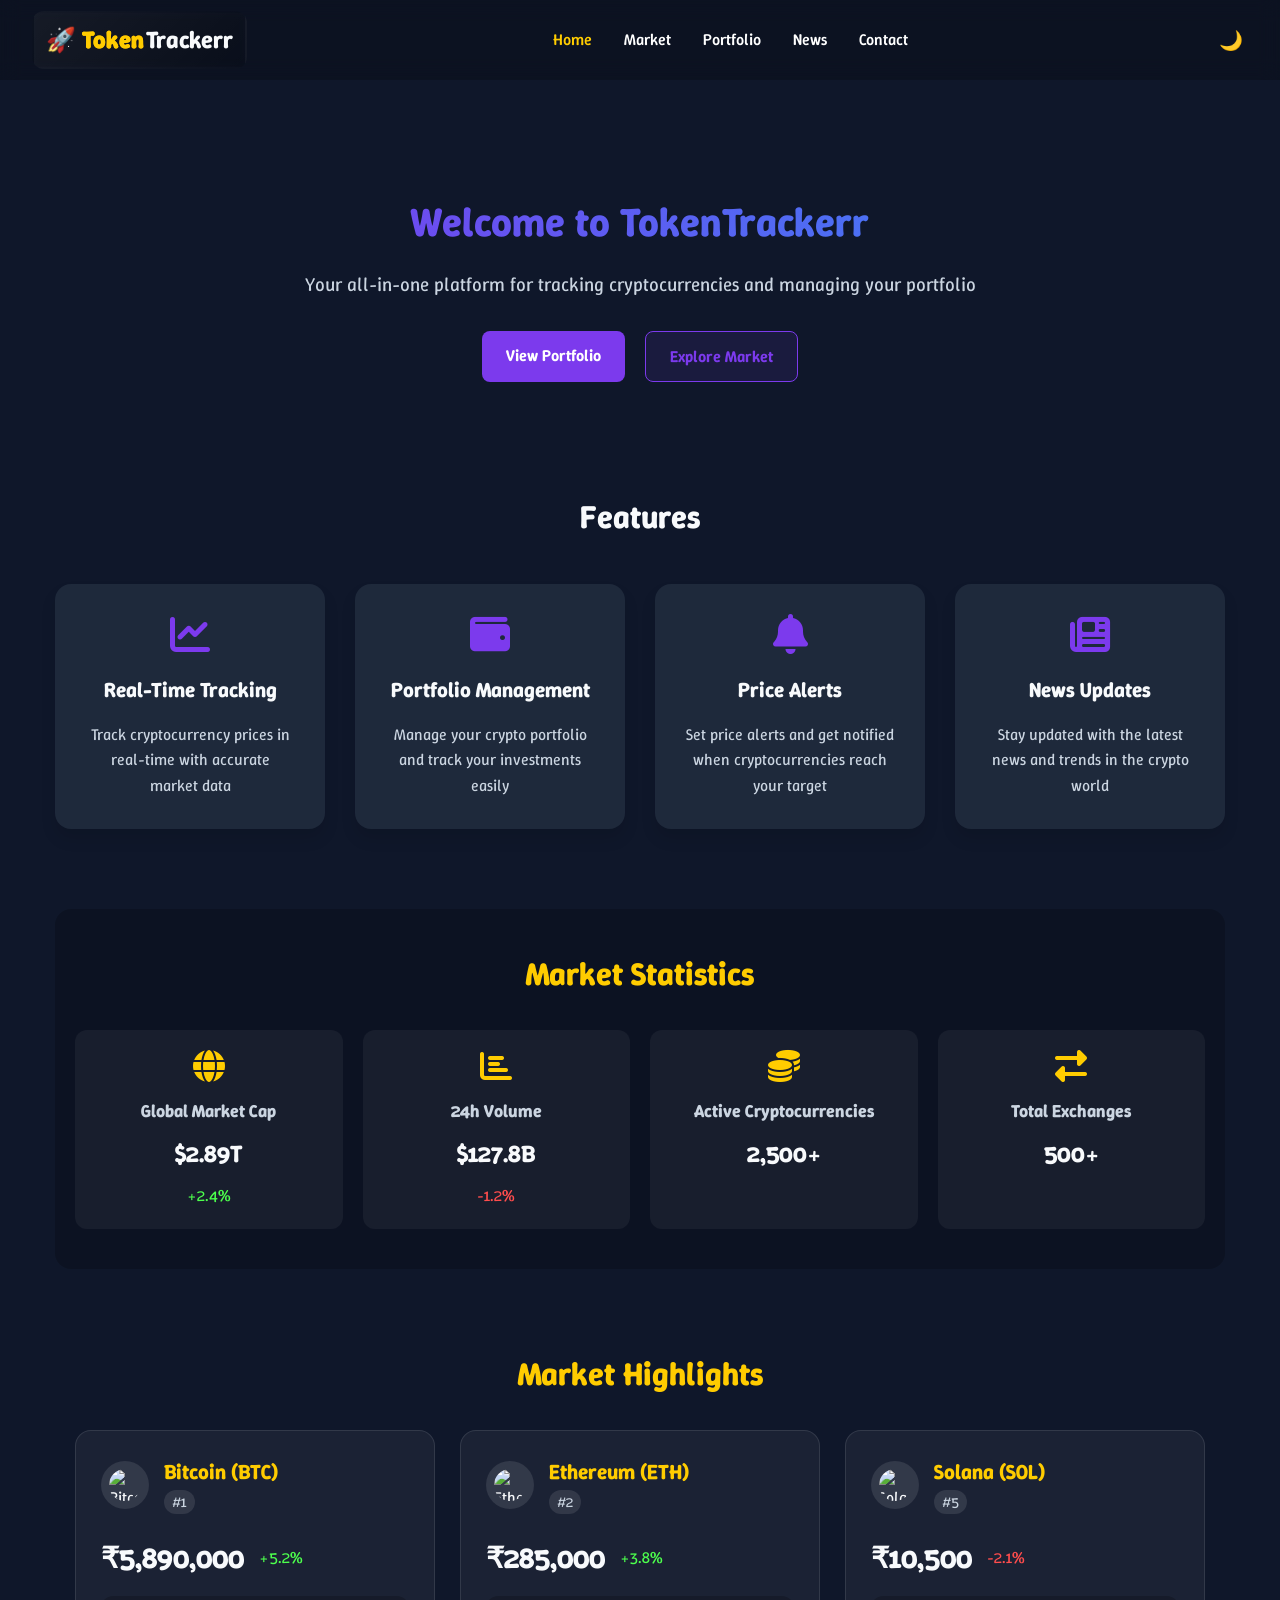
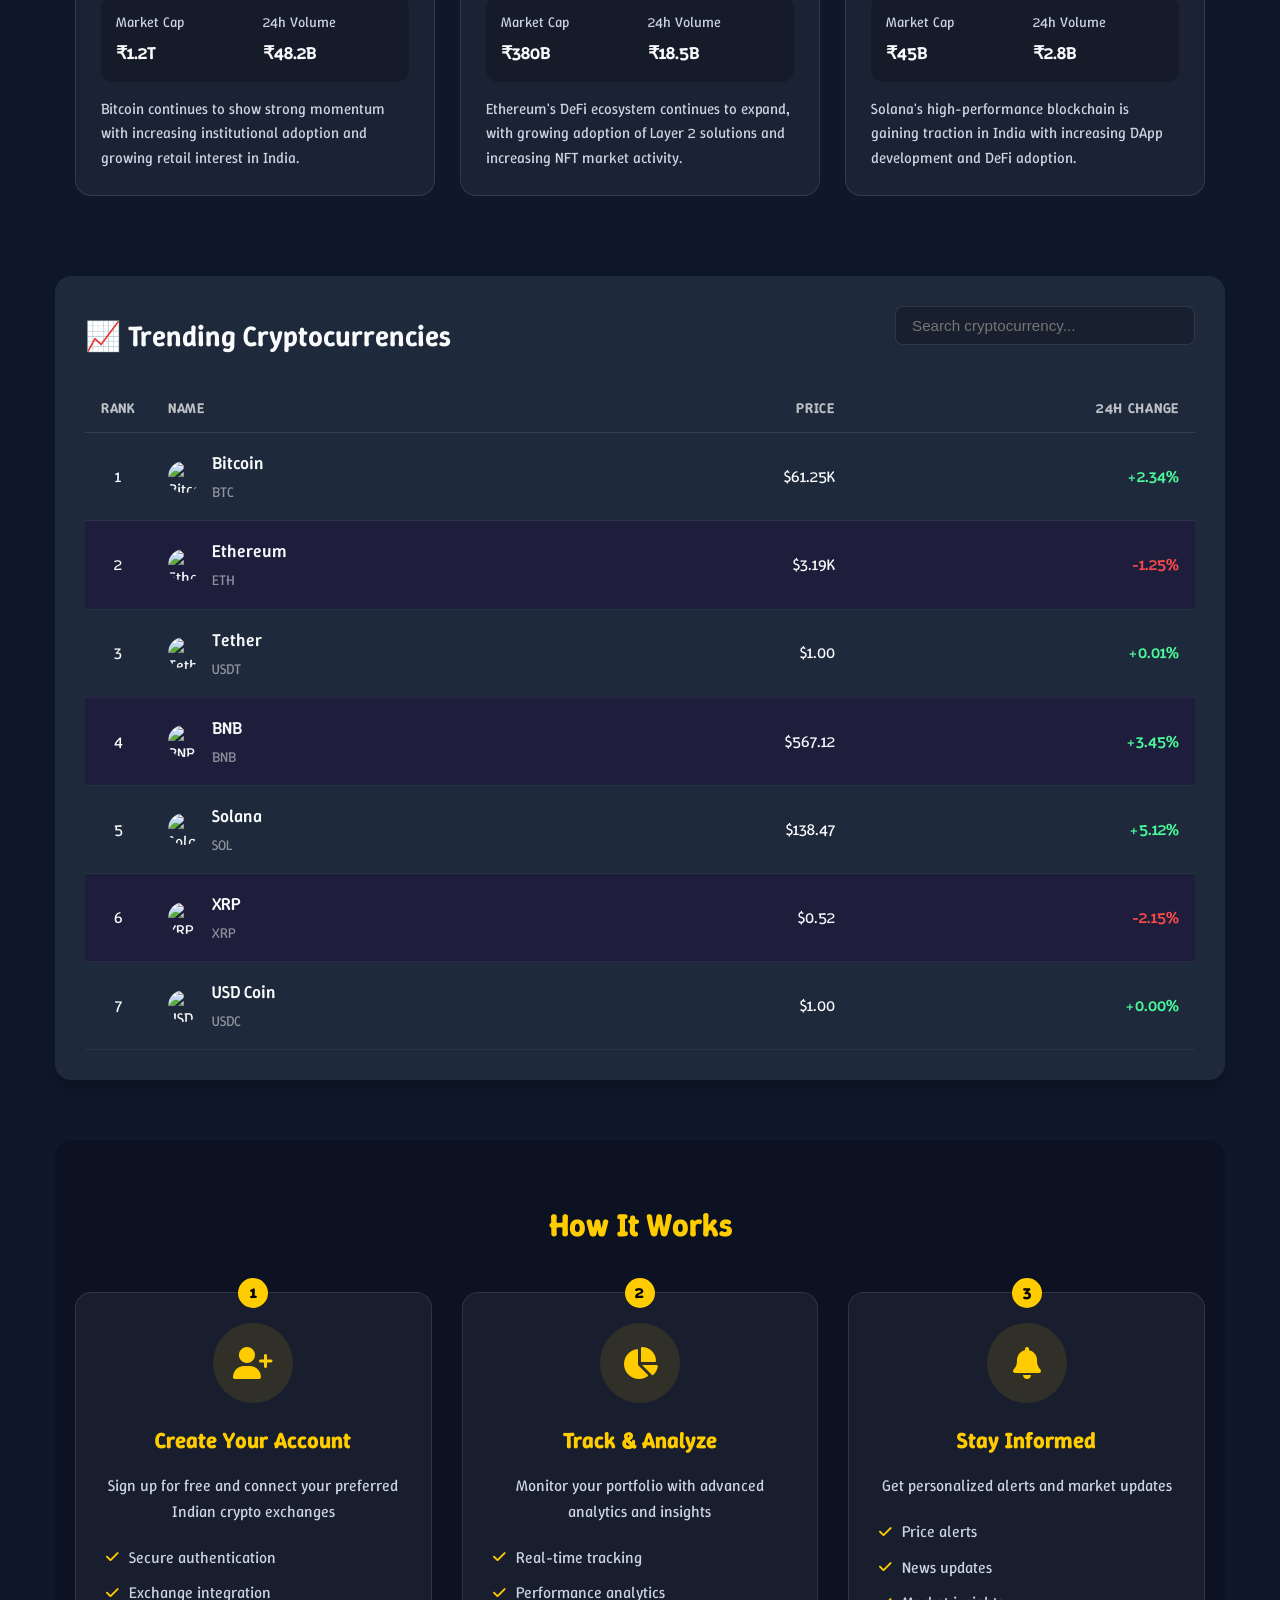
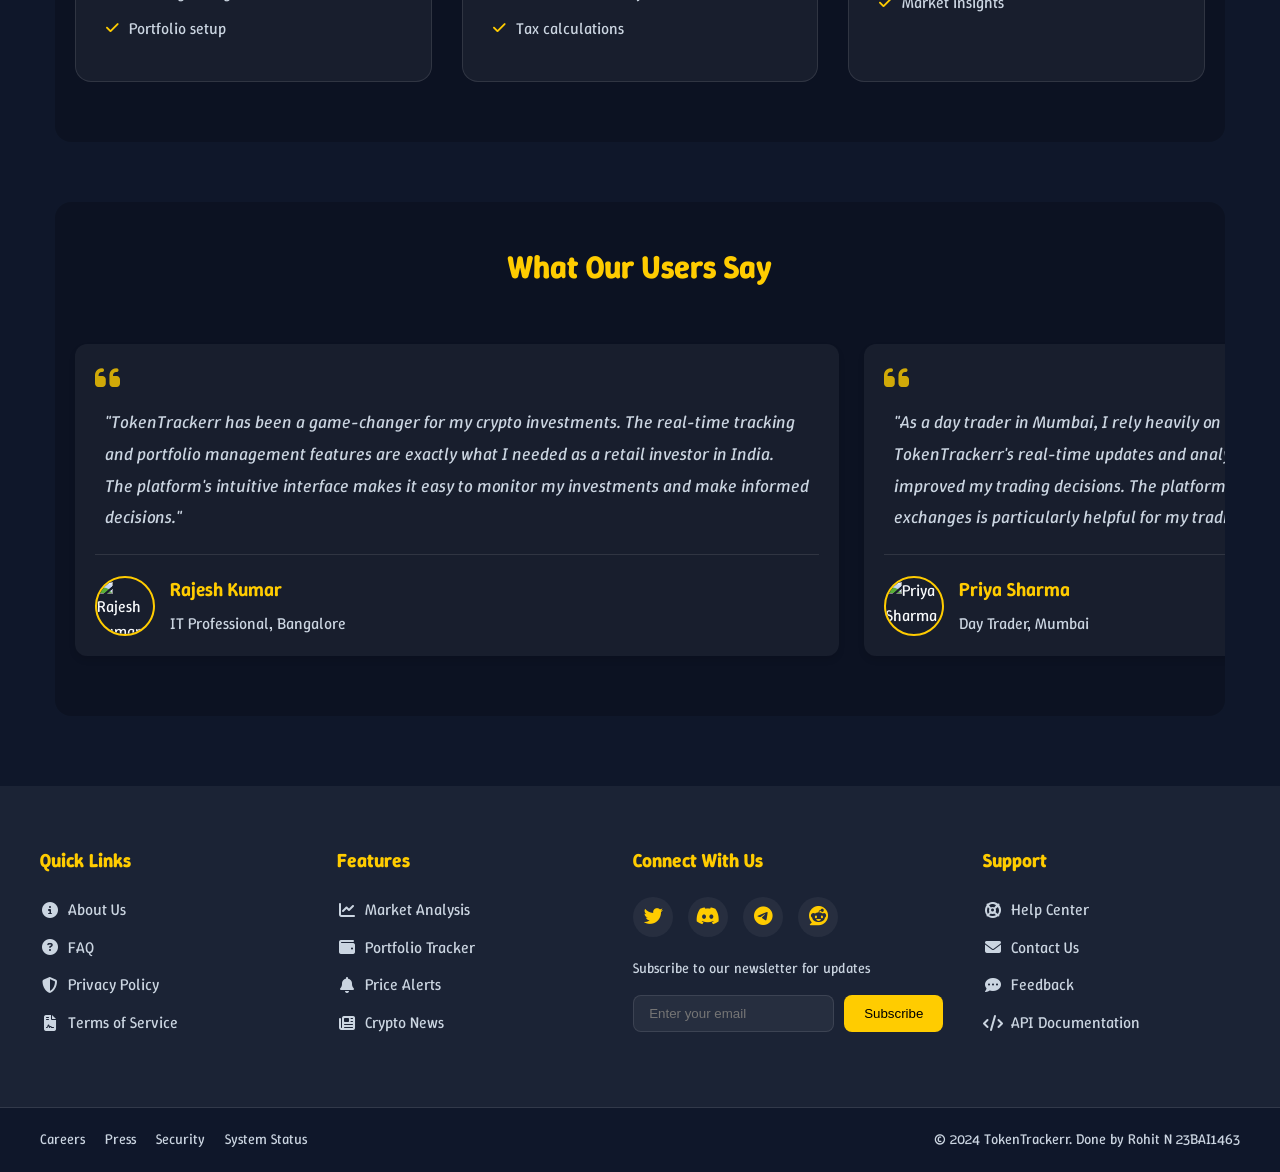
==== index.html @ 532678b1 "first commit" ====
<!DOCTYPE html>
<html lang="en">
<head>
  <meta charset="UTF-8">
  <meta name="viewport" content="width=device-width, initial-scale=1.0">
  <title>TokenTrackerr</title>
  <link rel="preconnect" href="https://fonts.googleapis.com">
  <link rel="preconnect" href="https://fonts.gstatic.com" crossorigin>
  <link href="https://fonts.googleapis.com/css2?family=Winky+Sans:ital,wght@0,300..900;1,300..900&display=swap" rel="stylesheet">
  <link rel="stylesheet" href="styles.css">
  <link rel="stylesheet" href="https://cdnjs.cloudflare.com/ajax/libs/font-awesome/6.4.0/css/all.min.css">
  <script defer src="shared.js"></script>
  <script defer src="script.js"></script>
  <script defer src="trending.js"></script>
</head>
<body>
  <!-- Navbar -->
  <header class="navbar">
    <div class="logo"><span class="rocket-icon">🚀</span> <span class="token-text">Token</span><span class="tracker-text">Trackerr</span></div>
    <nav>
      <ul>
        <li><a href="index.html" class="active">Home</a></li>
        <li><a href="market.html">Market</a></li>
        <li><a href="portfolio.html">Portfolio</a></li>
        <li><a href="news.html">News</a></li>
        <li><a href="contact.html">Contact</a></li>
      </ul>
    </nav>
    <div class="user-controls">
      <button id="darkModeToggle">🌙</button>
    </div>
  </header>

  <!-- Main content area -->
  <main class="main-content">
    <div class="container">
      <!-- Welcome message -->
      <div class="welcome-section">
        <h1>Welcome to TokenTrackerr</h1>
        <p>Your all-in-one platform for tracking cryptocurrencies and managing your portfolio</p>
        <div class="welcome-buttons">
          <a href="portfolio.html" class="btn primary-btn">View Portfolio</a>
          <a href="market.html" class="btn secondary-btn">Explore Market</a>
        </div>
      </div>
      
      <!-- Features section -->
      <div class="features-section">
        <h2>Features</h2>
        <div class="features-grid">
          <div class="feature-card">
            <i class="fas fa-chart-line"></i>
            <h3>Real-Time Tracking</h3>
            <p>Track cryptocurrency prices in real-time with accurate market data</p>
          </div>
          <div class="feature-card">
            <i class="fas fa-wallet"></i>
            <h3>Portfolio Management</h3>
            <p>Manage your crypto portfolio and track your investments easily</p>
          </div>
          <div class="feature-card">
            <i class="fas fa-bell"></i>
            <h3>Price Alerts</h3>
            <p>Set price alerts and get notified when cryptocurrencies reach your target</p>
          </div>
          <div class="feature-card">
            <i class="fas fa-newspaper"></i>
            <h3>News Updates</h3>
            <p>Stay updated with the latest news and trends in the crypto world</p>
          </div>
        </div>
      </div>
      
      <!-- Market Statistics Section -->
      <div class="market-stats-section">
        <h2>Market Statistics</h2>
        <div class="stats-grid">
          <div class="stat-card">
            <i class="fas fa-globe"></i>
            <h3>Global Market Cap</h3>
            <p id="globalMarketCap">$2.89T</p>
            <span class="change up">+2.4%</span>
          </div>
          <div class="stat-card">
            <i class="fas fa-chart-bar"></i>
            <h3>24h Volume</h3>
            <p id="globalVolume">$127.8B</p>
            <span class="change down">-1.2%</span>
          </div>
          <div class="stat-card">
            <i class="fas fa-coins"></i>
            <h3>Active Cryptocurrencies</h3>
            <p>2,500+</p>
          </div>
          <div class="stat-card">
            <i class="fas fa-exchange-alt"></i>
            <h3>Total Exchanges</h3>
            <p>500+</p>
          </div>
        </div>
      </div>

      <!-- Market Highlights Section -->
      <div class="market-highlights">
        <h2>Market Highlights</h2>
        <div class="highlights-grid">
          <div class="highlight-card">
            <div class="highlight-header">
              <img src="https://cryptologos.cc/logos/bitcoin-btc-logo.png" alt="Bitcoin" class="crypto-icon">
              <div class="crypto-info">
                <h3>Bitcoin (BTC)</h3>
                <span class="rank">#1</span>
              </div>
            </div>
            <div class="highlight-content">
              <div class="price-info">
                <p class="price">₹5,890,000</p>
                <span class="change up">+5.2%</span>
              </div>
              <div class="market-stats">
                <div class="stat">
                  <span class="label">Market Cap</span>
                  <span class="value">₹1.2T</span>
                </div>
                <div class="stat">
                  <span class="label">24h Volume</span>
                  <span class="value">₹48.2B</span>
                </div>
              </div>
              <p class="description">Bitcoin continues to show strong momentum with increasing institutional adoption and growing retail interest in India.</p>
            </div>
          </div>
          <div class="highlight-card">
            <div class="highlight-header">
              <img src="https://cryptologos.cc/logos/ethereum-eth-logo.png" alt="Ethereum" class="crypto-icon">
              <div class="crypto-info">
                <h3>Ethereum (ETH)</h3>
                <span class="rank">#2</span>
              </div>
            </div>
            <div class="highlight-content">
              <div class="price-info">
                <p class="price">₹285,000</p>
                <span class="change up">+3.8%</span>
              </div>
              <div class="market-stats">
                <div class="stat">
                  <span class="label">Market Cap</span>
                  <span class="value">₹380B</span>
                </div>
                <div class="stat">
                  <span class="label">24h Volume</span>
                  <span class="value">₹18.5B</span>
                </div>
              </div>
              <p class="description">Ethereum's DeFi ecosystem continues to expand, with growing adoption of Layer 2 solutions and increasing NFT market activity.</p>
            </div>
          </div>
          <div class="highlight-card">
            <div class="highlight-header">
              <img src="https://cryptologos.cc/logos/solana-sol-logo.png" alt="Solana" class="crypto-icon">
              <div class="crypto-info">
                <h3>Solana (SOL)</h3>
                <span class="rank">#5</span>
              </div>
            </div>
            <div class="highlight-content">
              <div class="price-info">
                <p class="price">₹10,500</p>
                <span class="change down">-2.1%</span>
              </div>
              <div class="market-stats">
                <div class="stat">
                  <span class="label">Market Cap</span>
                  <span class="value">₹45B</span>
                </div>
                <div class="stat">
                  <span class="label">24h Volume</span>
                  <span class="value">₹2.8B</span>
                </div>
              </div>
              <p class="description">Solana's high-performance blockchain is gaining traction in India with increasing DApp development and DeFi adoption.</p>
            </div>
          </div>
        </div>
      </div>
      
      <!-- Trending Cryptocurrencies section -->
      <div id="trending-section" class="trending-section">
        <!-- This section will be populated by trending.js -->
      </div>

      <!-- How It Works Section -->
      <section id="how-it-works" class="how-it-works">
        <h2>How It Works</h2>
        <div class="steps">
          <div class="step">
            <div class="step-icon">
              <i class="fas fa-user-plus"></i>
            </div>
            <div class="step-number">1</div>
            <h3>Create Your Account</h3>
            <p>Sign up for free and connect your preferred Indian crypto exchanges</p>
            <ul class="step-features">
              <li><i class="fas fa-check"></i> Secure authentication</li>
              <li><i class="fas fa-check"></i> Exchange integration</li>
              <li><i class="fas fa-check"></i> Portfolio setup</li>
            </ul>
          </div>
          <div class="step">
            <div class="step-icon">
              <i class="fas fa-chart-pie"></i>
            </div>
            <div class="step-number">2</div>
            <h3>Track & Analyze</h3>
            <p>Monitor your portfolio with advanced analytics and insights</p>
            <ul class="step-features">
              <li><i class="fas fa-check"></i> Real-time tracking</li>
              <li><i class="fas fa-check"></i> Performance analytics</li>
              <li><i class="fas fa-check"></i> Tax calculations</li>
            </ul>
          </div>
          <div class="step">
            <div class="step-icon">
              <i class="fas fa-bell"></i>
            </div>
            <div class="step-number">3</div>
            <h3>Stay Informed</h3>
            <p>Get personalized alerts and market updates</p>
            <ul class="step-features">
              <li><i class="fas fa-check"></i> Price alerts</li>
              <li><i class="fas fa-check"></i> News updates</li>
              <li><i class="fas fa-check"></i> Market insights</li>
            </ul>
          </div>
        </div>
      </section>

      <!-- Testimonials Section -->
      <div class="testimonials-section">
        <h2>What Our Users Say</h2>
        <div class="testimonials-container">
          <div class="testimonials-grid">
            <div class="testimonial-card">
              <div class="testimonial-content">
                <i class="fas fa-quote-left"></i>
                <p>"TokenTrackerr has been a game-changer for my crypto investments. The real-time tracking</p>
                <p>and portfolio management features are exactly what I needed as a retail investor in India.</p> 
                <p>The platform's intuitive interface makes it easy to monitor my investments and make informed</p>
                <p>decisions."</p>
              </div>
              <div class="testimonial-author">
                <img src="https://i.pravatar.cc/150?img=4" alt="Rajesh Kumar" class="author-avatar">
                <div class="author-info">
                  <h4>Rajesh Kumar</h4>
                  <p>IT Professional, Bangalore</p>
                </div>
              </div>
            </div>
            <div class="testimonial-card">
              <div class="testimonial-content">
                <i class="fas fa-quote-left"></i>
                <p>"As a day trader in Mumbai, I rely heavily on accurate market data.</p>
                <p>TokenTrackerr's real-time updates and analysis tools have significantly</p>
                <p>improved my trading decisions. The platform's integration with Indian</p>
                <p>exchanges is particularly helpful for my trading strategy."</p>
              </div>
              <div class="testimonial-author">
                <img src="https://i.pravatar.cc/150?img=5" alt="Priya Sharma" class="author-avatar">
                <div class="author-info">
                  <h4>Priya Sharma</h4>
                  <p>Day Trader, Mumbai</p>
                </div>
              </div>
            </div>
            <div class="testimonial-card">
              <div class="testimonial-content">
                <i class="fas fa-quote-left"></i>
                <p>"The portfolio tracking and tax calculation features are particularly</p>
                <p>useful for Indian crypto investors. It helps me stay compliant with</p>
                <p>regulations while managing my investments. The detailed analytics have</p>
                <p>helped me optimize my portfolio performance."</p>
              </div>
              <div class="testimonial-author">
                <img src="https://i.pravatar.cc/150?img=6" alt="Amit Patel" class="author-avatar">
                <div class="author-info">
                  <h4>Amit Patel</h4>
                  <p>Business Owner, Delhi</p>
                </div>
              </div>
            </div>
            <div class="testimonial-card">
              <div class="testimonial-content">
                <i class="fas fa-quote-left"></i>
                <p>"I started my crypto journey with TokenTrackerr, and it's been an</p>
                <p>excellent platform for learning and tracking. The educational resources</p>
                <p>and market insights are invaluable. The community features have helped</p>
                <p>me connect with other Indian crypto enthusiasts."</p>
              </div>
              <div class="testimonial-author">
                <img src="https://i.pravatar.cc/150?img=7" alt="Neha Reddy" class="author-avatar">
                <div class="author-info">
                  <h4>Neha Reddy</h4>
                  <p>Software Engineer, Hyderabad</p>
                </div>
              </div>
            </div>
            <div class="testimonial-card">
              <div class="testimonial-content">
                <i class="fas fa-quote-left"></i>
                <p>"The integration with Indian exchanges and support for INR pairs makes</p>
                <p>it the perfect platform for Indian crypto enthusiasts. The real-time price</p>
                <p>alerts and portfolio tracking features have helped me make better</p>
                <p>investment decisions."</p>
              </div>
              <div class="testimonial-author">
                <img src="https://i.pravatar.cc/150?img=8" alt="Arun Verma" class="author-avatar">
                <div class="author-info">
                  <h4>Arun Verma</h4>
                  <p>Financial Analyst, Chennai</p>
                </div>
              </div>
            </div>
            <div class="testimonial-card">
              <div class="testimonial-content">
                <i class="fas fa-quote-left"></i>
                <p>"TokenTrackerr's mobile app is fantastic for tracking my portfolio on</p>
                <p>the go. The instant notifications for price movements have saved me from</p>
                <p>potential losses. The platform's user-friendly interface makes it easy to</p>
                <p>manage my investments from anywhere."</p>
              </div>
              <div class="testimonial-author">
                <img src="https://i.pravatar.cc/150?img=9" alt="Meera Iyer" class="author-avatar">
                <div class="author-info">
                  <h4>Meera Iyer</h4>
                  <p>Investment Advisor, Pune</p>
                </div>
              </div>
            </div>
          </div>
        </div>
      </div>
    </div>
  </main>

  <!-- Footer -->
  <footer>
    <div class="footer-content">
      <div class="footer-section">
        <h3>Quick Links</h3>
        <ul>
          <li><a href="about.html"><i class="fas fa-info-circle"></i> About Us</a></li>
          <li><a href="faq.html"><i class="fas fa-question-circle"></i> FAQ</a></li>
          <li><a href="privacy.html"><i class="fas fa-shield-alt"></i> Privacy Policy</a></li>
          <li><a href="terms.html"><i class="fas fa-file-contract"></i> Terms of Service</a></li>
        </ul>
      </div>
      <div class="footer-section">
        <h3>Features</h3>
        <ul>
          <li><a href="market.html"><i class="fas fa-chart-line"></i> Market Analysis</a></li>
          <li><a href="portfolio.html"><i class="fas fa-wallet"></i> Portfolio Tracker</a></li>
          <li><a href="alerts.html"><i class="fas fa-bell"></i> Price Alerts</a></li>
          <li><a href="news.html"><i class="fas fa-newspaper"></i> Crypto News</a></li>
        </ul>
      </div>
      <div class="footer-section">
        <h3>Connect With Us</h3>
        <div class="social-links">
          <a href="#" title="Twitter"><i class="fab fa-twitter"></i></a>
          <a href="#" title="Discord"><i class="fab fa-discord"></i></a>
          <a href="#" title="Telegram"><i class="fab fa-telegram"></i></a>
          <a href="#" title="Reddit"><i class="fab fa-reddit"></i></a>
        </div>
        <div class="footer-newsletter">
          <p>Subscribe to our newsletter for updates</p>
          <form class="newsletter-form">
            <input type="email" placeholder="Enter your email">
            <button type="submit">Subscribe</button>
          </form>
        </div>
      </div>
      <div class="footer-section">
        <h3>Support</h3>
        <ul>
          <li><a href="help.html"><i class="fas fa-life-ring"></i> Help Center</a></li>
          <li><a href="contact.html"><i class="fas fa-envelope"></i> Contact Us</a></li>
          <li><a href="feedback.html"><i class="fas fa-comment-dots"></i> Feedback</a></li>
          <li><a href="api.html"><i class="fas fa-code"></i> API Documentation</a></li>
        </ul>
      </div>
    </div>
    <div class="footer-bottom">
      <div class="footer-links">
        <a href="careers.html">Careers</a>
        <a href="press.html">Press</a>
        <a href="security.html">Security</a>
        <a href="status.html">System Status</a>
      </div>
      <p>© 2024 TokenTrackerr. Done by Rohit N 23BAI1463</p>
    </div>
  </footer>
</body>
</html>
---- styles.css ----
:root {
    --bg-color: #0f172a;
    --card-bg: #1e293b;
    --text-color: #f8fafc;
    --text-secondary: #cbd5e1;
    --accent-color: #7c3aed;
    --accent-hover: #6d28d9;
    --up-color: #4afa9a;
    --down-color: #fa4a4a;
    --border-color: rgba(255, 255, 255, 0.1);
    --font-primary: 'Winky Sans', sans-serif;
}

body {
    font-family: var(--font-primary);
    margin: 0;
    padding: 0;
    background-color: var(--bg-color);
    color: var(--text-color);
    line-height: 1.6;
    min-height: 100vh;
    display: flex;
    flex-direction: column;
    padding-top: 80px; /* Add padding to account for fixed navbar */
}

/* Reset and Base */
* {
    margin: 0;
    padding: 0;
    box-sizing: border-box;
}

/* Navbar */
.navbar {
    background: rgba(0, 0, 0, 0.2);
    padding: 1rem 2rem;
    display: flex;
    justify-content: space-between;
    align-items: center;
    position: fixed;
    width: 100%;
    top: 0;
    z-index: 1000;
    backdrop-filter: blur(10px);
    height: 80px; /* Fixed height for consistency */
}

/* Logo Animation */
@keyframes logoGlow {
  0% { box-shadow: 0 0 0 rgba(255, 215, 0, 0); text-shadow: 0 0 0 rgba(255, 215, 0, 0); }
  50% { box-shadow: 0 0 20px rgba(255, 215, 0, 0.3); text-shadow: 0 0 10px rgba(255, 215, 0, 0.5); }
  100% { box-shadow: 0 0 0 rgba(255, 215, 0, 0); text-shadow: 0 0 0 rgba(255, 215, 0, 0); }
}

@keyframes rocketLaunch {
  0% { transform: translateY(0); }
  10% { transform: translateY(0); }
  20% { transform: translateY(-2px) rotate(-5deg); }
  30% { transform: translateY(-4px) rotate(5deg); }
  40% { transform: translateY(-5px) rotate(-3deg); }
  50% { transform: translateY(-6px) rotate(3deg); }
  100% { transform: translateY(-6px); }
}

@keyframes borderLight {
  0% { border-width: 2px; border-color: rgba(255, 215, 0, 0.1); }
  50% { border-width: 2px; border-color: rgba(255, 215, 0, 0.8); }
  100% { border-width: 2px; border-color: rgba(255, 215, 0, 0.1); }
}

.logo {
  display: flex;
  align-items: center;
  font-weight: 700;
    font-size: 1.5rem;
  transition: all 0.3s ease;
  cursor: pointer;
  position: relative;
  padding: 8px 12px;
  border-radius: 12px;
  color: var(--text-color);
  background: linear-gradient(135deg, rgba(255, 255, 255, 0.05), rgba(255, 255, 255, 0));
  border: 2px solid transparent;
  backdrop-filter: blur(5px);
  -webkit-backdrop-filter: blur(5px);
}

.logo:hover {
  animation: logoGlow 2s infinite ease-in-out;
  border: 2px solid rgba(255, 215, 0, 0.3);
  background: linear-gradient(135deg, rgba(255, 255, 255, 0.1), rgba(255, 255, 255, 0.05));
  transform: translateY(-2px);
}

.logo:hover .tracker-text::after {
  width: 100%;
}

.logo .rocket-icon {
  display: inline-block;
  margin-right: 6px;
  transition: all 0.3s ease;
}

.logo:hover .rocket-icon {
  animation: rocketLaunch 1.5s forwards;
}

.logo .token-text {
  font-weight: 800;
  background: linear-gradient(90deg, #ffcc00, #ff9d00);
  -webkit-background-clip: text;
  background-clip: text;
  color: #ffcc00; /* Fallback color */
  margin-right: 2px;
}

.logo .tracker-text {
  position: relative;
  color: var(--text-color);
  font-weight: 700;
}

.logo .tracker-text::after {
  content: '';
  position: absolute;
  left: 0;
  bottom: -2px;
  width: 0;
  height: 2px;
  background: linear-gradient(90deg, #ffcc00, transparent);
  transition: width 0.4s ease;
}

/* Dark mode adjustments */
.dark-mode .logo {
  background: linear-gradient(135deg, rgba(30, 30, 30, 0.5), rgba(20, 20, 20, 0.3));
}

.dark-mode .logo:hover {
  background: linear-gradient(135deg, rgba(40, 40, 40, 0.7), rgba(30, 30, 30, 0.5));
}

.dark-mode .logo .token-text {
  background: linear-gradient(90deg, #ffdf00, #ffa700);
  -webkit-background-clip: text;
  background-clip: text;
  color: #ffdf00; /* Fallback color */
}

.dark-mode .logo .tracker-text::after {
  background: linear-gradient(90deg, #ffdf00, transparent);
}

nav ul {
    display: flex;
    gap: 2rem;
    list-style: none;
}

nav a {
    color: #fff;
    text-decoration: none;
    font-weight: 500;
    transition: color 0.3s;
}

nav a:hover,
nav a.active {
    color: #ffcc00;
}

.user-controls button {
    background: none;
    border: none;
    font-size: 1.2rem;
    cursor: pointer;
    padding: 0.5rem;
    transition: transform 0.3s;
}

.user-controls button:hover {
    transform: scale(1.1);
}

/* Hero Section */
.hero-section {
    min-height: 100vh;
    display: flex;
    align-items: center;
    justify-content: center;
    padding: 2rem;
    text-align: center;
    background: radial-gradient(circle at center, rgba(100, 65, 165, 0.3), transparent);
}

.hero-content {
    max-width: 1200px;
    margin: 0 auto;
}

.hero-content h1 {
    font-size: 3.5rem;
    margin-bottom: 1rem;
    color: #ffcc00;
    text-shadow: 0 2px 4px rgba(0, 0, 0, 0.3);
}

.hero-subtitle {
    font-size: 1.5rem;
    margin-bottom: 3rem;
    color: rgba(255, 255, 255, 0.9);
}

.hero-features {
    display: grid;
    grid-template-columns: repeat(auto-fit, minmax(250px, 1fr));
    gap: 2rem;
    margin: 3rem 0;
}

.feature {
    padding: 2rem;
    background: rgba(255, 255, 255, 0.1);
    border-radius: 1rem;
    backdrop-filter: blur(5px);
    transition: transform 0.3s;
}

.feature:hover {
    transform: translateY(-5px);
}

.feature-icon {
    font-size: 2.5rem;
    margin-bottom: 1rem;
}

.feature h3 {
    margin-bottom: 0.5rem;
    color: #ffcc00;
}

/* How It Works Section */
.how-it-works {
    padding: 60px 0;
    background: rgba(0, 0, 0, 0.2);
    border-radius: 16px;
    margin: 60px 0;
}

.how-it-works h2 {
    text-align: center;
    font-size: 2rem;
    margin-bottom: 40px;
    color: #ffcc00;
}

.steps {
    display: grid;
    grid-template-columns: repeat(auto-fit, minmax(300px, 1fr));
    gap: 30px;
    padding: 0 20px;
}

.step {
    background: rgba(255, 255, 255, 0.05);
    border-radius: 16px;
    padding: 30px;
    text-align: center;
    position: relative;
    transition: transform 0.3s ease;
    border: 1px solid rgba(255, 255, 255, 0.1);
}

.step:hover {
    transform: translateY(-5px);
    border-color: rgba(255, 204, 0, 0.3);
}

.step-icon {
    width: 80px;
    height: 80px;
    background: rgba(255, 204, 0, 0.1);
    border-radius: 50%;
    display: flex;
    align-items: center;
    justify-content: center;
    margin: 0 auto 20px;
}

.step-icon i {
    font-size: 2rem;
    color: #ffcc00;
}

.step-number {
    position: absolute;
    top: -15px;
    left: 50%;
    transform: translateX(-50%);
    width: 30px;
    height: 30px;
    background: #ffcc00;
    color: #000;
    border-radius: 50%;
    display: flex;
    align-items: center;
    justify-content: center;
    font-weight: bold;
}

.step h3 {
    color: #ffcc00;
    margin: 20px 0 15px;
    font-size: 1.4rem;
}

.step p {
    color: var(--text-secondary);
    margin-bottom: 20px;
    line-height: 1.6;
}

.step-features {
    list-style: none;
    padding: 0;
    margin: 0;
    text-align: left;
}

.step-features li {
    display: flex;
    align-items: center;
    gap: 10px;
    margin-bottom: 10px;
    color: var(--text-secondary);
}

.step-features li i {
    color: #ffcc00;
    font-size: 0.9rem;
}

/* CTA Buttons */
.cta-buttons {
    display: flex;
    gap: 1rem;
    justify-content: center;
    margin-top: 2rem;
}

.primary-btn,
.secondary-btn {
    padding: 1rem 2rem;
    border-radius: 2rem;
    font-weight: bold;
    text-decoration: none;
    transition: transform 0.3s, box-shadow 0.3s;
}

.primary-btn {
    background: #ffcc00;
    color: #2a0845;
    border: none;
}

.secondary-btn {
    background: transparent;
    border: 2px solid #ffcc00;
    color: #ffcc00;
}

.primary-btn:hover,
.secondary-btn:hover {
    transform: translateY(-2px);
    box-shadow: 0 4px 12px rgba(0, 0, 0, 0.2);
}

/* Footer Styles */
.footer-content {
    display: grid;
    grid-template-columns: repeat(4, 1fr);
    gap: 40px;
    padding: 60px 40px;
    background: rgba(255, 255, 255, 0.05);
    border-bottom: 1px solid rgba(255, 255, 255, 0.1);
}

.footer-section h3 {
    color: #ffcc00;
    font-size: 1.2rem;
    margin-bottom: 20px;
}

.footer-section ul {
    list-style: none;
    padding: 0;
    margin: 0;
}

.footer-section ul li {
    margin-bottom: 12px;
}

.footer-section ul li a {
    color: var(--text-secondary);
    text-decoration: none;
    display: flex;
    align-items: center;
    gap: 8px;
    transition: color 0.3s ease;
}

.footer-section ul li a:hover {
    color: #ffcc00;
}

.footer-section ul li a i {
    font-size: 1rem;
    width: 20px;
    text-align: center;
}

.social-links {
    display: flex;
    gap: 15px;
    margin-bottom: 20px;
}

.social-links a {
    width: 40px;
    height: 40px;
    background: rgba(255, 255, 255, 0.05);
    border-radius: 50%;
    display: flex;
    align-items: center;
    justify-content: center;
    color: var(--text-color);
    text-decoration: none;
    transition: all 0.3s ease;
}

.social-links a i {
    font-size: 1.2rem;
    color: #ffcc00;
}

.social-links a:hover {
    background: rgba(255, 204, 0, 0.1);
    transform: translateY(-2px);
}

.footer-newsletter {
    margin-top: 20px;
}

.footer-newsletter p {
    color: var(--text-secondary);
    margin-bottom: 15px;
    font-size: 0.9rem;
}

.newsletter-form {
    display: flex;
    gap: 10px;
}

.newsletter-form input {
    flex: 1;
    padding: 10px 15px;
    border-radius: 8px;
    background: rgba(255, 255, 255, 0.05);
    border: 1px solid rgba(255, 255, 255, 0.1);
    color: var(--text-color);
}

.newsletter-form button {
    padding: 10px 20px;
    background: #ffcc00;
    color: #000;
    border: none;
    border-radius: 8px;
    cursor: pointer;
    transition: background-color 0.3s ease;
}

.newsletter-form button:hover {
    background: #ffd700;
}

.footer-bottom {
    padding: 20px 40px;
    display: flex;
    justify-content: space-between;
    align-items: center;
    color: var(--text-secondary);
}

.footer-links {
    display: flex;
    gap: 20px;
}

.footer-links a {
    color: var(--text-secondary);
    text-decoration: none;
    font-size: 0.9rem;
    transition: color 0.3s ease;
}

.footer-links a:hover {
    color: #ffcc00;
}

.footer-bottom p {
    font-size: 0.9rem;
}

/* Responsive Footer */
@media (max-width: 1024px) {
    .footer-content {
        grid-template-columns: repeat(2, 1fr);
        gap: 30px;
    }
}

@media (max-width: 768px) {
    .footer-content {
        grid-template-columns: 1fr;
        padding: 40px 20px;
    }

    .footer-bottom {
        flex-direction: column;
        gap: 15px;
    text-align: center;
    }

    .footer-links {
        justify-content: center;
        flex-wrap: wrap;
    }

    .newsletter-form {
        flex-direction: column;
    }

    .newsletter-form button {
        width: 100%;
    }
}

/* FAQ Page Styles */
.faq-section {
    padding: 40px 0;
}

.faq-section h1 {
    text-align: center;
    color: #ffcc00;
    margin-bottom: 40px;
}

.faq-categories {
    display: grid;
    gap: 40px;
}

.faq-category {
    background: rgba(255, 255, 255, 0.05);
    border-radius: 16px;
    padding: 30px;
}

.faq-category h2 {
    color: #ffcc00;
    margin-bottom: 25px;
    font-size: 1.5rem;
}

.faq-item {
    margin-bottom: 25px;
    padding-bottom: 25px;
    border-bottom: 1px solid rgba(255, 255, 255, 0.1);
}

.faq-item:last-child {
    margin-bottom: 0;
    padding-bottom: 0;
    border-bottom: none;
}

.faq-item h3 {
    color: var(--text-color);
    margin-bottom: 15px;
    font-size: 1.2rem;
}

.faq-item p {
    color: var(--text-secondary);
    line-height: 1.6;
}

/* Dark Mode */
.dark-mode {
    background: linear-gradient(135deg, #1a1a1a, #2d1b4d);
}

/* Responsive Design */
@media (max-width: 768px) {
    .navbar {
        padding: 1rem;
    }

    nav ul {
        gap: 1rem;
    }

    .hero-content h1 {
        font-size: 2.5rem;
    }

    .hero-subtitle {
        font-size: 1.2rem;
    }

    .feature {
        padding: 1.5rem;
    }

    .highlights-grid,
    .steps {
        grid-template-columns: 1fr;
    }

    .highlight-card,
    .step {
        margin: 0 10px;
    }

    .price-info .price {
        font-size: 1.5rem;
    }

    .market-stats {
        grid-template-columns: 1fr;
    }
}

@media (max-width: 480px) {
    nav ul {
        display: none;
    }

    .hero-content h1 {
        font-size: 2rem;
    }

    .cta-buttons {
        flex-direction: column;
    }
}

.welcome-section {
    position: relative;
    text-align: center;
    padding: 60px 20px;
    max-width: 80%;
    margin: 40px auto;
    border-radius: 12px;
    color: #fff;
    overflow: hidden;
}

/* Background Image Styling */
.welcome-section::before {
    content: "";
    position: absolute;
    top: 0;
    left: 0;
    width: 100%;
    height: 100%;
    background: url('https://wallpapercave.com/wp/fOW59QS.jpg') no-repeat center center/cover;
    opacity: 0.3; /* Makes it translucent */
    filter: blur(8px); /* Slight blur to blend with background */
    z-index: -1; /* Pushes it behind the text */
}

/* Text Styling */
.welcome-text {
    position: relative;
    z-index: 2; /* Ensures text is above the background */
    padding: 20px;
}

.welcome-text h1 {
    font-size: 42px;
    font-weight: bold;
    color: #ffcc00;
    text-shadow: 2px 2px 10px rgba(0, 0, 0, 0.8);
}

.welcome-text p {
    font-size: 20px;
    color: #ffffff;
    max-width: 800px;
    margin: 0 auto;
    text-shadow: 1px 1px 8px rgba(0, 0, 0, 0.7);
}

.dark-mode {
    background: #121212;
    color: #e0e0e0;
}

/* Main Content */
.main {
    margin: 40px auto;
    width: 80%;
}
.tab-section {
    display: none;
}
.tab-section.active {
    display: block;
}
h1 {
    font-size: 36px;
    margin-bottom: 20px;
}
input[type="text"] {
    padding: 10px;
    width: 60%;
    margin-bottom: 20px;
    border-radius: 8px;
    border: none;
    outline: none;
}

/* Tables */
.crypto-table, .portfolio-table {
    width: 100%;
    margin: 20px auto;
    border-collapse: collapse;
    background: rgba(255, 255, 255, 0.1);
    border-radius: 12px;
    overflow: hidden;
    z-index: 1000;
}
.crypto-table th, .crypto-table td,
.portfolio-table th, .portfolio-table td {
    padding: 15px;
    text-align: left;
    z-index: 1000;
}
.crypto-table th, .portfolio-table th {
    background-color: #3a0ca3;
}
.crypto-table tr:nth-child(even),
.portfolio-table tr:nth-child(even) {
    background-color: #240046;
}
.crypto-table tr:hover,
.portfolio-table tr:hover {
    transform: perspective(1000px) translateZ(10px) scale(1.03);
    transition: transform 0.3s;
    box-shadow: 0 4px 8px rgba(0, 0, 0, 0.5);
}
.crypto-logo {
    width: 25px;
    height: 25px;
    vertical-align: middle;
    margin-right: 10px;
}

/* Portfolio Section Controls */
.portfolio-controls {
    margin-bottom: 20px;
}

/* Buttons */
button.buy-btn,
button.sell-btn {
    padding: 5px 10px;
    margin-right: 5px;
    border: none;
    border-radius: 4px;
    cursor: pointer;
    transition: background 0.3s, transform 0.3s;
}
button.buy-btn {
    background-color: #28a745;
    color: #fff;
}
button.buy-btn:hover {
    background-color: #218838;
    transform: scale(1.1);
}
button.sell-btn {
    background-color: #dc3545;
    color: #fff;
}
button.sell-btn:hover {
    background-color: #c82333;
    transform: scale(1.1);
}

/* Price Ticker */
.price-ticker {
    background: rgba(255, 255, 255, 0.05);
    padding: 15px;
    border-radius: 10px;
    margin-bottom: 20px;
    overflow: hidden;
}

.ticker-wrap {
    display: flex;
    overflow: hidden;
}

.ticker-move {
    display: flex;
    gap: 30px;
    animation: ticker 30s linear infinite;
    white-space: nowrap;
}

.ticker-item {
    display: flex;
    align-items: center;
    gap: 8px;
}

.ticker-item img {
    width: 20px;
    height: 20px;
}

/* Market Overview Cards */
.market-overview {
    display: grid;
    grid-template-columns: repeat(auto-fit, minmax(250px, 1fr));
    gap: 20px;
    margin-bottom: 30px;
}

.overview-card {
    background: rgba(255, 255, 255, 0.05);
    padding: 20px;
    border-radius: 10px;
    text-align: center;
    transition: transform 0.3s;
}

.overview-card:hover {
    transform: translateY(-5px);
}

.overview-card h3 {
    color: #888;
    margin-bottom: 10px;
}

.overview-card p {
    font-size: 1.5em;
    margin: 10px 0;
}

/* Sentiment Meter */
.sentiment-meter {
    width: 100%;
    height: 10px;
    background: rgba(255, 255, 255, 0.1);
    border-radius: 5px;
    overflow: hidden;
    margin: 10px 0;
}

.meter-fill {
    height: 100%;
    background: linear-gradient(90deg, #ff4d4d 0%, #ffff4d 50%, #4dff4d 100%);
    transition: width 0.3s ease;
}

/* Portfolio Summary */
.portfolio-summary {
    background: rgba(255, 255, 255, 0.05);
    border-radius: 10px;
    padding: 20px;
    margin: 20px;
}

.portfolio-stats {
    display: grid;
    grid-template-columns: repeat(auto-fit, minmax(200px, 1fr));
    gap: 20px;
    margin: 20px 0;
}

.stat-card {
    background: rgba(255, 255, 255, 0.03);
    padding: 15px;
    border-radius: 8px;
    text-align: center;
}

/* Market Controls */
.market-controls {
    display: flex;
    gap: 10px;
    margin-bottom: 20px;
}

.market-controls select,
.market-controls input {
    padding: 8px 12px;
    border: 1px solid rgba(255, 255, 255, 0.1);
    border-radius: 5px;
    background: rgba(255, 255, 255, 0.05);
    color: inherit;
}

/* Modal */
.modal {
    display: none;
    position: fixed;
    top: 0;
    left: 0;
    width: 100%;
    height: 100%;
    background: rgba(0, 0, 0, 0.8);
    z-index: 1000;
}

.modal-content {
    position: absolute;
    top: 50%;
    left: 50%;
    transform: translate(-50%, -50%);
    background: #1a1a1a;
    padding: 20px;
    border-radius: 10px;
    min-width: 300px;
}

/* Utility Classes */
.up { color: #4dff4d; }
.down { color: #ff4d4d; }

/* CTA Buttons */
.cta-buttons {
    display: flex;
    gap: 15px;
    margin-top: 20px;
}

.primary-btn,
.secondary-btn {
    padding: 12px 24px;
    border-radius: 5px;
    font-weight: bold;
    cursor: pointer;
    transition: transform 0.2s ease;
}

.primary-btn {
    background: #4CAF50;
    color: white;
    border: none;
}

.secondary-btn {
    background: transparent;
    border: 2px solid #4CAF50;
    color: #4CAF50;
}

.primary-btn:hover,
.secondary-btn:hover {
    transform: translateY(-2px);
}

/* User Controls */
.user-controls {
    display: flex;
    gap: 10px;
}

.user-controls button {
    background: none;
    border: none;
    font-size: 1.2em;
    cursor: pointer;
    padding: 5px;
    transition: transform 0.2s ease;
}

.user-controls button:hover {
    transform: scale(1.1);
}

/* Portfolio Dashboard */
.portfolio-dashboard {
    padding: 80px 20px 20px;
    max-width: 1400px;
    margin: 0 auto;
}

/* Portfolio Summary */
.summary-cards {
    display: grid;
    grid-template-columns: repeat(auto-fit, minmax(250px, 1fr));
    gap: 20px;
    margin: 20px 0;
}

.summary-card {
    background: rgba(255, 255, 255, 0.05);
    padding: 20px;
    border-radius: 10px;
    text-align: center;
}

.summary-card h3 {
    color: #888;
    margin-bottom: 10px;
}

.summary-card p {
    font-size: 1.8em;
    margin: 10px 0;
}

/* Portfolio Charts */
.portfolio-charts {
    display: grid;
    grid-template-columns: repeat(auto-fit, minmax(400px, 1fr));
    gap: 20px;
    margin: 30px 0;
}

.chart-container {
    background: rgba(255, 255, 255, 0.05);
    border-radius: 10px;
    padding: 20px;
    min-height: 300px;
}

.chart-header {
    display: flex;
    justify-content: space-between;
    align-items: center;
    margin-bottom: 20px;
}

.chart-controls select {
    padding: 8px;
    border-radius: 5px;
    background: rgba(255, 255, 255, 0.1);
    border: 1px solid rgba(255, 255, 255, 0.2);
    color: inherit;
}

/* Portfolio Assets */
.assets-header,
.history-header {
    display: flex;
    justify-content: space-between;
    align-items: center;
    margin-bottom: 20px;
}

.assets-controls,
.history-controls {
    display: flex;
    gap: 10px;
}

.assets-table-container,
.history-table-container {
    background: rgba(255, 255, 255, 0.05);
    border-radius: 10px;
    padding: 20px;
    overflow-x: auto;
}

.assets-table,
.history-table {
    width: 100%;
    border-collapse: collapse;
}

.assets-table th,
.history-table th {
    text-align: left;
    padding: 12px;
    border-bottom: 1px solid rgba(255, 255, 255, 0.1);
    color: #888;
}

.assets-table td,
.history-table td {
    padding: 12px;
    border-bottom: 1px solid rgba(255, 255, 255, 0.05);
}

.assets-table tr:hover,
.history-table tr:hover {
    background: rgba(255, 255, 255, 0.02);
}

.action-btn {
    padding: 6px 12px;
    border-radius: 5px;
    border: none;
    background: rgba(255, 255, 255, 0.1);
    color: inherit;
    cursor: pointer;
    transition: background 0.3s;
    margin-right: 5px;
}

.action-btn:hover {
    background: rgba(255, 255, 255, 0.2);
}

/* Add Asset Modal */
.modal {
    display: none;
    position: fixed;
    top: 0;
    left: 0;
    width: 100%;
    height: 100%;
    background: rgba(0, 0, 0, 0.8);
    z-index: 1000;
}

.modal-content {
    position: absolute;
    top: 50%;
    left: 50%;
    transform: translate(-50%, -50%);
    background: #1a1a1a;
    padding: 30px;
    border-radius: 10px;
    min-width: 400px;
}

.form-group {
    margin-bottom: 20px;
}

.form-group label {
    display: block;
    margin-bottom: 8px;
    color: #888;
}

.form-group input,
.form-group select {
    width: 100%;
    padding: 10px;
    border-radius: 5px;
    background: rgba(255, 255, 255, 0.05);
    border: 1px solid rgba(255, 255, 255, 0.1);
    color: inherit;
}

.form-actions {
    display: flex;
    gap: 10px;
    justify-content: flex-end;
    margin-top: 20px;
}

/* Utility Classes */
.up { color: #4dff4d; }
.down { color: #ff4d4d; }

/* Responsive Design */
@media (max-width: 768px) {
    .portfolio-dashboard {
        padding: 60px 10px 10px;
    }

    .portfolio-charts {
        grid-template-columns: 1fr;
    }

    .chart-container {
        min-height: 250px;
    }

    .assets-controls,
    .history-controls {
        flex-direction: column;
    }

    .modal-content {
        min-width: 300px;
        margin: 10px;
    }
}

/* News Page Styles */
.news-container {
    padding: 80px 20px 20px;
    max-width: 1400px;
    margin: 0 auto;
}

.news-filters {
    background: rgba(255, 255, 255, 0.05);
    padding: 20px;
    border-radius: 10px;
    margin-bottom: 30px;
}

.filter-group {
    display: flex;
    gap: 15px;
    flex-wrap: wrap;
}

.filter-group select,
.filter-group input {
    padding: 10px;
    border-radius: 5px;
    background: rgba(255, 255, 255, 0.1);
    border: 1px solid rgba(255, 255, 255, 0.2);
    color: inherit;
    min-width: 150px;
}

.featured-news {
    margin-bottom: 40px;
}

.featured-grid {
    display: grid;
    grid-template-columns: repeat(auto-fit, minmax(400px, 1fr));
    gap: 20px;
    margin-top: 20px;
}

.featured-card {
    background: rgba(255, 255, 255, 0.05);
    border-radius: 10px;
    overflow: hidden;
    transition: transform 0.3s ease;
}

.featured-card:hover {
    transform: translateY(-5px);
}

.featured-card img {
    width: 100%;
    height: 200px;
    object-fit: cover;
}

.news-grid {
    display: grid;
    grid-template-columns: repeat(auto-fit, minmax(300px, 1fr));
    gap: 20px;
    margin-top: 20px;
}

.news-card {
    background: rgba(255, 255, 255, 0.05);
    border-radius: 10px;
    overflow: hidden;
    transition: transform 0.3s ease;
}

.news-card:hover {
    transform: translateY(-5px);
}

.news-card img {
    width: 100%;
    height: 160px;
    object-fit: cover;
}

.card-content {
    padding: 20px;
}

.card-content .category {
    display: inline-block;
    padding: 5px 10px;
    background: rgba(255, 255, 255, 0.1);
    border-radius: 15px;
    font-size: 0.8em;
    margin-bottom: 10px;
}

.card-content h3 {
    margin: 10px 0;
    font-size: 1.2em;
}

.card-footer {
    display: flex;
    justify-content: space-between;
    align-items: center;
    margin-top: 15px;
}

.timestamp {
    color: #888;
    font-size: 0.9em;
}

.read-more {
    background: none;
    border: none;
    color: #ffcc00;
    cursor: pointer;
    transition: color 0.3s;
}

.read-more:hover {
    color: #ffd633;
}

.load-more {
    text-align: center;
    margin: 40px 0;
}

.newsletter-section {
    background: rgba(255, 255, 255, 0.05);
    padding: 40px;
    border-radius: 10px;
    text-align: center;
    margin-top: 40px;
}

.newsletter-section h2 {
    margin-bottom: 10px;
}

.newsletter-section p {
    margin-bottom: 20px;
    color: #888;
}

/* Enhanced Contact Page Styles */
.contact-container {
    padding: 80px 20px 40px;
    max-width: 1200px;
    margin: 0 auto;
}

.contact-header {
    text-align: center;
    margin-bottom: 60px;
    background: rgba(255, 204, 0, 0.1);
    padding: 40px;
    border-radius: 16px;
}

.contact-header h1 {
    color: #ffcc00;
    font-size: 2.5rem;
    margin-bottom: 15px;
}

.contact-header p {
    color: var(--text-secondary);
    font-size: 1.2rem;
    max-width: 600px;
    margin: 0 auto;
}

.contact-grid {
    display: grid;
    grid-template-columns: 1.2fr 1fr;
    gap: 40px;
    margin-bottom: 60px;
}

.contact-form-container {
    background: rgba(255, 255, 255, 0.05);
    padding: 40px;
    border-radius: 16px;
    box-shadow: 0 8px 32px rgba(0, 0, 0, 0.1);
}

.contact-form-container h2 {
    color: #ffcc00;
    margin-bottom: 30px;
    font-size: 1.8rem;
    display: flex;
    align-items: center;
    gap: 10px;
}

.contact-form {
    display: flex;
    flex-direction: column;
    gap: 25px;
}

.form-group {
    display: flex;
    flex-direction: column;
    gap: 10px;
}

.form-group label {
    color: var(--text-secondary);
    font-size: 1rem;
    font-weight: 500;
}

.form-group input,
.form-group select,
.form-group textarea {
    padding: 15px;
    border-radius: 12px;
    background: rgba(255, 255, 255, 0.05);
    border: 1px solid rgba(255, 255, 255, 0.1);
    color: var(--text-color);
    font-size: 1rem;
    transition: all 0.3s ease;
}

.form-group input:focus,
.form-group select:focus,
.form-group textarea:focus {
    outline: none;
    border-color: #ffcc00;
    box-shadow: 0 0 0 2px rgba(255, 204, 0, 0.1);
}

.form-group input::placeholder,
.form-group textarea::placeholder {
    color: rgba(255, 255, 255, 0.3);
}

.checkbox-container {
    display: flex;
    align-items: center;
    gap: 10px;
    cursor: pointer;
    font-size: 0.9rem;
    color: var(--text-secondary);
}

.checkbox-container input[type="checkbox"] {
    width: 18px;
    height: 18px;
    margin: 0;
}

.contact-form button {
    padding: 15px 30px;
    font-size: 1.1rem;
    display: flex;
    align-items: center;
    justify-content: center;
    gap: 10px;
}

.contact-form button i {
    font-size: 1rem;
}

/* Contact Info Styles */
.contact-info {
    display: flex;
    flex-direction: column;
    gap: 25px;
}

.info-card {
    background: rgba(255, 255, 255, 0.05);
    padding: 30px;
    border-radius: 16px;
    transition: transform 0.3s ease;
}

.info-card:hover {
    transform: translateY(-5px);
}

.info-card h3 {
    color: #ffcc00;
    font-size: 1.3rem;
    margin-bottom: 20px;
    display: flex;
    align-items: center;
    gap: 10px;
}

.info-card h3 i {
    font-size: 1.2rem;
}

.support-hours {
    display: flex;
    flex-direction: column;
    gap: 15px;
}

.hours-row {
    display: flex;
    justify-content: space-between;
    color: var(--text-secondary);
}

.support-channels {
    display: flex;
    flex-direction: column;
    gap: 20px;
}

.channel {
    display: flex;
    align-items: center;
    gap: 15px;
}

.channel i {
    width: 40px;
    height: 40px;
    background: rgba(255, 204, 0, 0.1);
    border-radius: 50%;
    display: flex;
    align-items: center;
    justify-content: center;
    color: #ffcc00;
    font-size: 1.2rem;
}

.channel-details {
    display: flex;
    flex-direction: column;
    gap: 5px;
}

.channel-details .label {
    color: var(--text-secondary);
    font-size: 0.9rem;
}

.channel-details a {
    color: #ffcc00;
    text-decoration: none;
    transition: color 0.3s ease;
}

.channel-details a:hover {
    color: #ffd700;
}

.social-text {
    color: var(--text-secondary);
    margin-top: 15px;
    font-size: 0.9rem;
    text-align: center;
}

.resource-links {
    list-style: none;
    padding: 0;
    display: flex;
    flex-direction: column;
    gap: 15px;
}

.resource-links a {
    color: var(--text-secondary);
    text-decoration: none;
    display: flex;
    align-items: center;
    gap: 10px;
    transition: all 0.3s ease;
}

.resource-links a:hover {
    color: #ffcc00;
    transform: translateX(5px);
}

.resource-links i {
    font-size: 0.8rem;
    color: #ffcc00;
}

/* Office Location Styles */
.office-location {
    margin-top: 60px;
}

.office-location h2 {
    color: #ffcc00;
    font-size: 2rem;
    margin-bottom: 30px;
    text-align: center;
    display: flex;
    align-items: center;
    justify-content: center;
    gap: 15px;
}

.offices-grid {
    display: grid;
    grid-template-columns: repeat(auto-fit, minmax(400px, 1fr));
    gap: 30px;
}

.location-card {
    background: rgba(255, 255, 255, 0.05);
    border-radius: 16px;
    overflow: hidden;
    display: grid;
    grid-template-columns: 1fr 1fr;
    gap: 30px;
    padding: 30px;
    transition: transform 0.3s ease;
}

.location-card:hover {
    transform: translateY(-5px);
}

.location-info h3 {
    color: #ffcc00;
    margin-bottom: 20px;
    font-size: 1.3rem;
}

.location-info address {
    font-style: normal;
    color: var(--text-secondary);
    line-height: 1.6;
}

.location-info address p {
    margin-bottom: 10px;
    display: flex;
    align-items: center;
    gap: 10px;
}

.map-placeholder {
    background: rgba(255, 255, 255, 0.05);
    border-radius: 12px;
    overflow: hidden;
}

.mock-map {
    width: 100%;
    height: 100%;
    min-height: 200px;
    display: flex;
    flex-direction: column;
    align-items: center;
    justify-content: center;
    gap: 15px;
    cursor: pointer;
    transition: background-color 0.3s;
    color: var(--text-secondary);
}

.mock-map i {
    font-size: 2rem;
    color: #ffcc00;
}

.mock-map:hover {
    background: rgba(255, 255, 255, 0.1);
}

/* Responsive Design for Contact Page */
@media (max-width: 1024px) {
    .contact-grid {
        grid-template-columns: 1fr;
    }

    .offices-grid {
        grid-template-columns: 1fr;
    }
}

@media (max-width: 768px) {
    .contact-header {
        padding: 30px 20px;
    }

    .contact-header h1 {
        font-size: 2rem;
    }

    .location-card {
        grid-template-columns: 1fr;
    }

    .mock-map {
        min-height: 150px;
    }
}

@media (max-width: 480px) {
    .contact-form-container {
        padding: 20px;
    }

    .form-group input,
    .form-group select,
    .form-group textarea {
        padding: 12px;
    }

    .channel {
        flex-direction: column;
        align-items: flex-start;
        text-align: center;
    }
}

/* Market Container */
.market-container {
    max-width: 1200px;
    margin: 0 auto;
    padding: 1rem;
}

/* Crypto Table */
.crypto-table-container {
    background: rgba(255, 255, 255, 0.05);
    border-radius: 16px;
    padding: 30px;
    margin-top: 60px;
    box-shadow: 0 4px 15px rgba(0, 0, 0, 0.1);
}

.table-header {
    display: flex;
    justify-content: space-between;
    align-items: center;
    margin-bottom: 30px;
    flex-wrap: wrap;
    gap: 20px;
}

.table-header h2 {
    font-size: 1.8rem;
    color: #ffcc00;
    margin: 0;
}

.table-controls {
    display: flex;
    gap: 15px;
    align-items: center;
    flex-wrap: wrap;
}

#timeframeSelect {
    padding: 12px 20px;
    background: rgba(0, 0, 0, 0.2);
    border: 1px solid rgba(255, 255, 255, 0.1);
    border-radius: 12px;
    color: #fff;
    font-size: 0.95rem;
    cursor: pointer;
    transition: all 0.3s ease;
}

#timeframeSelect:hover {
    border-color: #ffcc00;
}

#searchBar {
    padding: 12px 20px;
    width: 300px;
    background: rgba(0, 0, 0, 0.2);
    border: 1px solid rgba(255, 255, 255, 0.1);
    border-radius: 12px;
    color: #fff;
    font-size: 0.95rem;
    transition: all 0.3s ease;
}

#searchBar:focus {
    outline: none;
    border-color: #ffcc00;
    box-shadow: 0 0 0 2px rgba(255, 204, 0, 0.1);
}

#createAlertBtn {
    padding: 12px 24px;
    background: rgba(255, 204, 0, 0.1);
    border: 1px solid #ffcc00;
    border-radius: 12px;
    color: #ffcc00;
    font-weight: 500;
    cursor: pointer;
    transition: all 0.3s ease;
}

#createAlertBtn:hover {
    background: rgba(255, 204, 0, 0.2);
    transform: translateY(-2px);
}

.crypto-table {
    width: 100%;
    border-collapse: separate;
    border-spacing: 0;
    margin-top: 20px;
}

.crypto-table th {
    padding: 15px 20px;
    text-align: left;
    color: rgba(255, 255, 255, 0.7);
    font-weight: 500;
    border-bottom: 1px solid rgba(255, 255, 255, 0.1);
}

.crypto-table td {
    padding: 20px;
    border-bottom: 1px solid rgba(255, 255, 255, 0.05);
}

.crypto-table tbody tr {
    transition: all 0.3s ease;
}

.crypto-table tbody tr:hover {
    background: rgba(255, 255, 255, 0.05);
    transform: translateY(-2px);
}

.crypto-logo {
    width: 24px;
    height: 24px;
    margin-right: 0.5rem;
    border-radius: 50%;
}

.coin-name {
    font-weight: 500;
    display: block;
}

.coin-symbol {
    color: rgba(255, 255, 255, 0.5);
    font-size: 0.9em;
}

.table-pagination {
    display: flex;
    justify-content: center;
    align-items: center;
    gap: 20px;
    margin-top: 30px;
}

.table-pagination button {
    padding: 10px 20px;
    background: rgba(255, 255, 255, 0.05);
    border: 1px solid rgba(255, 255, 255, 0.1);
    border-radius: 12px;
    color: #fff;
    cursor: pointer;
    transition: all 0.3s ease;
}

.table-pagination button:hover:not(:disabled) {
    background: rgba(255, 255, 255, 0.1);
    transform: translateY(-2px);
}

#pageInfo {
    color: rgba(255, 255, 255, 0.7);
}

@keyframes tickerScroll {
    0% {
        transform: translateX(0);
    }
    100% {
        transform: translateX(-50%);
    }
}

/* Add gradient overlays for ticker */
.crypto-ticker::before,
.crypto-ticker::after {
    content: "";
    position: absolute;
    top: 0;
    width: 50px;
    height: 100%;
    z-index: 2;
    pointer-events: none;
}

.crypto-ticker::before {
    left: 0;
    background: linear-gradient(to right, rgba(18, 21, 31, 1), transparent);
}

.crypto-ticker::after {
    right: 0;
    background: linear-gradient(to left, rgba(18, 21, 31, 1), transparent);
}

@media (max-width: 768px) {
    .table-header {
        flex-direction: column;
        align-items: stretch;
    }

    .table-controls {
        flex-direction: column;
    }

    #searchBar {
        width: 100%;
    }

    .crypto-table {
        font-size: 0.9rem;
    }

    .crypto-table td, 
    .crypto-table th {
        padding: 15px 10px;
    }
}

/* Trending section styling */
.trending-section {
    padding: 30px;
    margin-top: 30px;
    margin-bottom: 30px;
    background-color: var(--card-bg);
    border-radius: 16px;
    box-shadow: 0 10px 20px rgba(0, 0, 0, 0.2);
}

.section-header {
    display: flex;
    justify-content: space-between;
    align-items: center;
    margin-bottom: 24px;
}

.section-title {
    margin: 0;
    font-size: 1.8rem;
    font-weight: 600;
    color: var(--text-color);
}

/* Search styling */
.search-container {
    position: relative;
}

#cryptoSearch {
    padding: 10px 16px;
    width: 300px;
    background-color: rgba(0, 0, 0, 0.2);
    border: 1px solid rgba(255, 255, 255, 0.1);
    border-radius: 8px;
    color: var(--text-color);
    font-size: 0.95rem;
    transition: all 0.3s ease;
}

#cryptoSearch:focus {
    outline: none;
    border-color: var(--accent-color);
    box-shadow: 0 0 0 2px rgba(124, 58, 237, 0.3);
}

/* Table styling */
.table-container {
    overflow-x: auto;
    margin-top: 10px;
}

.trending-table {
    width: 100%;
    border-collapse: collapse;
    text-align: left;
}

.trending-table th {
    padding: 12px 16px;
    font-weight: 600;
    font-size: 0.9rem;
    letter-spacing: 0.05em;
    text-transform: uppercase;
    border-bottom: 1px solid rgba(255, 255, 255, 0.1);
    color: rgba(255, 255, 255, 0.7);
}

.trending-table td {
    padding: 16px;
    vertical-align: middle;
    border-bottom: 1px solid rgba(255, 255, 255, 0.05);
}

.trending-table tr:hover {
    background-color: rgba(124, 58, 237, 0.1) !important;
    cursor: pointer;
    transition: background-color 0.2s;
}

/* Coin info styling */
.coin-info {
    display: flex;
    align-items: center;
    gap: 12px;
}

.coin-name {
    display: block;
    font-weight: 500;
    margin-bottom: 4px;
}

.coin-symbol {
    color: rgba(255, 255, 255, 0.5);
    font-size: 0.9em;
}

/* Price change styling */
.positive {
    color: var(--up-color);
    font-weight: 500;
}

.negative {
    color: var(--down-color);
    font-weight: 500;
}

/* Controls styling */
.top-controls {
    display: flex;
    justify-content: space-between;
    align-items: center;
    margin-bottom: 24px;
    width: 100%;
}

.controls-container {
    display: flex;
    gap: 16px;
    align-items: center;
}

/* Action button styling */
.action-btn {
    background-color: var(--accent-color);
    color: white;
    border: none;
    padding: 8px 16px;
    border-radius: 6px;
    cursor: pointer;
    font-weight: 500;
    transition: background-color 0.2s;
}

.action-btn:hover {
    background-color: var(--accent-hover);
}

/* Updated Portfolio Styles */
.portfolio-summary {
    margin-bottom: 2rem;
}

.summary-cards {
    display: grid;
    grid-template-columns: repeat(auto-fit, minmax(250px, 1fr));
    gap: 1.5rem;
    margin-top: 1rem;
}

.summary-card {
    background: var(--card-bg);
    padding: 1.5rem;
    border-radius: 8px;
    box-shadow: 0 2px 4px rgba(0, 0, 0, 0.1);
}

.summary-card h3 {
    color: var(--text-muted);
    margin-bottom: 0.5rem;
}

.summary-card p {
    font-size: 1.5rem;
    font-weight: 600;
    margin: 0;
}

.asset-distribution {
    background-color: var(--card-bg);
    border-radius: 16px;
    padding: 24px;
    margin-bottom: 30px;
    box-shadow: 0 10px 20px rgba(0, 0, 0, 0.2);
}

.distribution-item {
    display: flex;
    align-items: center;
    justify-content: space-between;
    margin-bottom: 16px;
}

.asset-info {
    display: flex;
    align-items: center;
    gap: 8px;
    width: 100px;
}

.distribution-bar {
    flex-grow: 1;
    height: 12px;
    background-color: rgba(255, 255, 255, 0.1);
    border-radius: 6px;
    margin: 0 16px;
    overflow: hidden;
}

.distribution-fill {
    height: 100%;
    background: linear-gradient(90deg, var(--accent-color), #3b82f6);
    border-radius: 6px;
    min-width: 5px;
}

.distribution-percentage {
    width: 60px;
    text-align: right;
    font-weight: 500;
}

.holdings-section {
    background-color: var(--card-bg);
    border-radius: 16px;
    padding: 24px;
    margin-bottom: 30px;
    box-shadow: 0 10px 20px rgba(0, 0, 0, 0.2);
}

.holdings-table {
    width: 100%;
    border-collapse: collapse;
    margin-top: 16px;
}

.holdings-table th {
    padding: 12px 16px;
    font-weight: 600;
    font-size: 0.9rem;
    letter-spacing: 0.05em;
    text-transform: uppercase;
    border-bottom: 1px solid rgba(255, 255, 255, 0.1);
    color: rgba(255, 255, 255, 0.7);
    text-align: left;
}

.holdings-table td {
    padding: 16px;
    vertical-align: middle;
    border-bottom: 1px solid rgba(255, 255, 255, 0.05);
}

.holdings-table tr:hover {
    background-color: rgba(124, 58, 237, 0.1);
    cursor: pointer;
    transition: background-color 0.2s;
}

/* Main content styling */
.main-content {
    padding: 30px 0;
}

.container {
    max-width: 1200px;
    margin: 0 auto;
    padding: 0 15px;
}

/* Welcome section */
.welcome-section {
    text-align: center;
    padding: 40px 0;
    margin-bottom: 30px;
}

.welcome-section h1 {
    font-size: 2.5rem;
    margin-bottom: 16px;
    background: linear-gradient(90deg, #7c3aed, #3b82f6);
    -webkit-background-clip: text;
    background-clip: text;
    color: transparent;
}

.welcome-section p {
    font-size: 1.2rem;
    margin-bottom: 30px;
    color: var(--text-secondary);
}

.welcome-buttons {
    display: flex;
    justify-content: center;
    gap: 20px;
}

.btn {
    display: inline-block;
    padding: 12px 24px;
    border-radius: 8px;
    font-weight: 600;
    text-decoration: none;
    transition: all 0.3s ease;
}

.primary-btn {
    background-color: var(--accent-color);
    color: white;
}

.primary-btn:hover {
    background-color: var(--accent-hover);
    transform: translateY(-2px);
}

.secondary-btn {
    background-color: rgba(124, 58, 237, 0.1);
    color: var(--accent-color);
    border: 1px solid var(--accent-color);
}

.secondary-btn:hover {
    background-color: rgba(124, 58, 237, 0.2);
    transform: translateY(-2px);
}

/* Features section */
.features-section {
    padding: 40px 0;
    text-align: center;
}

.features-section h2 {
    font-size: 2rem;
    margin-bottom: 40px;
}

.features-grid {
    display: grid;
    grid-template-columns: repeat(auto-fit, minmax(250px, 1fr));
    gap: 30px;
    margin-top: 30px;
}

.feature-card {
    background-color: var(--card-bg);
    padding: 30px;
    border-radius: 16px;
    box-shadow: 0 10px 15px rgba(0, 0, 0, 0.1);
    transition: transform 0.3s ease, box-shadow 0.3s ease;
}

.feature-card:hover {
    transform: translateY(-10px);
    box-shadow: 0 15px 20px rgba(0, 0, 0, 0.2);
}

.feature-card i {
    font-size: 2.5rem;
    color: var(--accent-color);
    margin-bottom: 20px;
}

.feature-card h3 {
    font-size: 1.3rem;
    margin-bottom: 15px;
}

.feature-card p {
    color: var(--text-secondary);
    line-height: 1.6;
}

/* Market Analysis Section */
.market-analysis {
    margin: 30px 0 90px 0; /* Increased bottom margin to 60px */
    background-color: var(--card-bg);
    border-radius: 16px;
    padding: 24px;
    box-shadow: 0 10px 20px rgba(0, 0, 0, 0.2);
}

.chart-container {
    position: relative;
    height: 400px;
    width: 100%;
}

.chart-controls {
    display: flex;
    justify-content: flex-end;
    gap: 16px;
    margin-bottom: 16px;
}

.chart-controls select {
    padding: 8px 16px;
    background-color: rgba(0, 0, 0, 0.2);
    border: 1px solid rgba(255, 255, 255, 0.1);
    border-radius: 8px;
    color: var(--text-color);
    font-size: 0.95rem;
    cursor: pointer;
}

.chart-container h2 {
    margin-top: 0;
    margin-bottom: 20px;
    font-size: 1.5rem;
    display: flex;
    align-items: center;
    gap: 10px;
}

.chart-container h2::before {
    content: "📈";
    font-size: 1.4rem;
}

/* Responsive Market Layout */
@media (max-width: 768px) {
    .market-overview {
        grid-template-columns: 1fr 1fr;
    }
    
    .chart-container {
        height: 300px;
    }
    
    .chart-controls {
        flex-direction: column;
        align-items: flex-end;
    }
}

/* Market Statistics Section */
.market-stats-section {
    padding: 40px 0;
    background: rgba(0, 0, 0, 0.2);
    border-radius: 16px;
    margin: 40px 0;
}

.market-stats-section h2 {
    text-align: center;
    font-size: 2rem;
    margin-bottom: 30px;
    color: #ffcc00;
}

.stats-grid {
    display: grid;
    grid-template-columns: repeat(auto-fit, minmax(200px, 1fr));
    gap: 20px;
    padding: 0 20px;
}

.stat-card {
    background: rgba(255, 255, 255, 0.05);
    padding: 20px;
    border-radius: 12px;
    text-align: center;
    transition: transform 0.3s ease;
}

.stat-card:hover {
    transform: translateY(-5px);
}

.stat-card i {
    font-size: 2rem;
    color: #ffcc00;
    margin-bottom: 15px;
}

.stat-card h3 {
    font-size: 1.1rem;
    margin-bottom: 10px;
    color: var(--text-secondary);
}

.stat-card p {
    font-size: 1.5rem;
    font-weight: bold;
    margin: 10px 0;
}

/* Market Highlights Section */
.market-highlights {
    padding: 40px 0;
    margin: 40px 0;
}

.market-highlights h2 {
    text-align: center;
    font-size: 2rem;
    margin-bottom: 30px;
    color: #ffcc00;
}

.highlights-grid {
    display: grid;
    grid-template-columns: repeat(auto-fit, minmax(350px, 1fr));
    gap: 25px;
    padding: 0 20px;
}

.highlight-card {
    background: rgba(255, 255, 255, 0.05);
    border-radius: 16px;
    padding: 25px;
    transition: transform 0.3s ease, box-shadow 0.3s ease;
    border: 1px solid rgba(255, 255, 255, 0.1);
}

.highlight-card:hover {
    transform: translateY(-5px);
    box-shadow: 0 8px 20px rgba(0, 0, 0, 0.2);
    border-color: rgba(255, 204, 0, 0.3);
}

.highlight-header {
    display: flex;
    align-items: center;
    gap: 15px;
    margin-bottom: 20px;
}

.crypto-icon {
    width: 48px;
    height: 48px;
    border-radius: 50%;
    background: rgba(255, 255, 255, 0.1);
    padding: 8px;
}

.crypto-info {
    flex: 1;
}

.crypto-info h3 {
    margin: 0;
    font-size: 1.3rem;
    color: #ffcc00;
}

.rank {
    font-size: 0.9rem;
    color: var(--text-secondary);
    background: rgba(255, 255, 255, 0.1);
    padding: 2px 8px;
    border-radius: 12px;
}

.price-info {
    display: flex;
    align-items: center;
    gap: 15px;
    margin-bottom: 15px;
}

.price-info .price {
    font-size: 1.8rem;
    font-weight: bold;
    margin: 0;
}

.market-stats {
    display: grid;
    grid-template-columns: 1fr 1fr;
    gap: 15px;
    margin-bottom: 15px;
    padding: 15px;
    background: rgba(0, 0, 0, 0.2);
    border-radius: 12px;
}

.stat {
    display: flex;
    flex-direction: column;
    gap: 5px;
}

.stat .label {
    font-size: 0.9rem;
    color: var(--text-secondary);
}

.stat .value {
    font-size: 1.1rem;
    font-weight: 600;
}

.highlight-content .description {
    color: var(--text-secondary);
    font-size: 0.95rem;
    line-height: 1.6;
    margin: 0;
}

/* Testimonials Section */
.testimonials-section {
    padding: 40px 0;
    background: rgba(0, 0, 0, 0.2);
    border-radius: 16px;
    margin: 40px 0;
    overflow: hidden;
}

.testimonials-section h2 {
    text-align: center;
    font-size: 2rem;
    margin-bottom: 30px;
    color: #ffcc00;
}

.testimonials-container {
    width: 100%;
    overflow: hidden;
    position: relative;
    padding: 20px 0;
    max-width: 1200px;
    margin: 0 auto;
}

.testimonials-grid {
    display: flex;
    gap: 25px;
    padding: 0 20px;
    animation: scrollTestimonials 24s linear infinite;
}

.testimonial-card {
    min-width: 300px; /* Reduced from 350px */
    background: rgba(255, 255, 255, 0.05);
    border-radius: 12px;
    padding: 20px;
    transition: transform 0.3s ease, box-shadow 0.3s ease;
    flex-shrink: 0;
    box-shadow: 0 4px 6px rgba(0, 0, 0, 0.1);
}

@keyframes scrollTestimonials {
    0% {
        transform: translateX(0);
    }
    100% {
        transform: translateX(calc(-300px * 6 - 150px)); /* Adjusted for new card width and gap */
    }
}

.testimonial-content {
    position: relative;
    margin-bottom: 20px;
}

.testimonial-content i {
    color: #ffcc00;
    font-size: 1.8rem;
    margin-bottom: 15px;
    opacity: 0.8;
}

.testimonial-content p {
    font-style: italic;
    line-height: 1.8;
    color: var(--text-secondary);
    font-size: 1.1rem;
    margin: 0;
    padding: 0 10px;
}

.testimonial-author {
    display: flex;
    align-items: center;
    gap: 15px;
    padding-top: 20px;
    border-top: 1px solid rgba(255, 255, 255, 0.1);
}

.author-avatar {
    width: 60px;
    height: 60px;
    border-radius: 50%;
    border: 2px solid #ffcc00;
    object-fit: cover;
}

.author-info h4 {
    margin: 0;
    color: #ffcc00;
    font-size: 1.2rem;
    font-weight: 600;
}

.author-info p {
    margin: 5px 0 0;
    color: var(--text-secondary);
    font-size: 1rem;
}

/* Responsive Design for Testimonials */
@media (max-width: 768px) {
    .testimonials-grid {
        animation: none;
        flex-wrap: wrap;
        justify-content: center;
        gap: 20px;
    }

    .testimonial-card {
        width: 100%;
        max-width: 400px;
        margin: 0 10px;
    }

    .testimonial-content p {
        font-size: 1rem;
    }
}

/* Market Trends Section */
.market-trends {
    background: rgba(255, 255, 255, 0.05);
    border-radius: 16px;
    padding: 30px;
    margin-bottom: 60px;
    box-shadow: 0 4px 15px rgba(0, 0, 0, 0.1);
}

.chart-container {
    position: relative;
    height: 400px;
    width: 100%;
}

.chart-container h2 {
    margin-bottom: 20px;
    color: #ffcc00;
    font-size: 1.5rem;
    display: flex;
    align-items: center;
    gap: 10px;
}

.chart-controls {
    position: absolute;
    top: 0;
    right: 0;
    display: flex;
    gap: 10px;
}

.chart-controls select {
    padding: 8px 12px;
    background: rgba(0, 0, 0, 0.2);
    border: 1px solid rgba(255, 255, 255, 0.1);
    border-radius: 8px;
    color: #fff;
    font-size: 0.9rem;
    cursor: pointer;
}

.chart-controls select:hover {
    border-color: #ffcc00;
}

/* Make ticker continuous */
.crypto-ticker:hover .ticker-container {
    animation-play-state: paused;
}

.crypto-ticker::before,
.crypto-ticker::after {
    content: "";
    position: absolute;
    top: 0;
    width: 50px;
    height: 100%;
    z-index: 2;
}

.crypto-ticker::before {
    left: 0;
    background: linear-gradient(to right, rgba(18, 21, 31, 1), transparent);
}

.crypto-ticker::after {
    right: 0;
    background: linear-gradient(to left, rgba(18, 21, 31, 1), transparent);
}

/* Crypto Ticker */
.crypto-ticker {
    background: rgba(0, 0, 0, 0.3);
    padding: 15px 0;
    overflow: hidden;
    white-space: nowrap;
    position: relative;
    width: 100%;
    margin-bottom: 40px;
}

.ticker-container {
    display: inline-flex;
    animation: tickerScroll 24s linear infinite;
}

.ticker-item {
    display: inline-flex;
    align-items: center;
    margin-right: 30px;
    padding: 10px 20px;
    background: rgba(255, 255, 255, 0.05);
    border-radius: 20px;
    min-width: 220px;
    transition: all 0.3s ease;
}

.ticker-item:hover {
    transform: translateY(-2px);
    background: rgba(255, 255, 255, 0.1);
    box-shadow: 0 4px 12px rgba(0, 0, 0, 0.2);
}

.ticker-item img {
    width: 24px;
    height: 24px;
    margin-right: 10px;
}

.ticker-item .symbol {
    color: #ffcc00;
    margin-right: 10px;
    font-weight: 500;
}

.ticker-item .price {
    color: #fff;
    margin-right: 10px;
    font-weight: 500;
}

.ticker-item .change {
    padding: 4px 8px;
    border-radius: 4px;
    font-size: 0.85em;
    font-weight: 500;
}

.ticker-item .change.up {
    background: rgba(0, 255, 0, 0.1);
    color: #4afa9a;
}

.ticker-item .change.down {
    background: rgba(255, 0, 0, 0.1);
    color: #fa4a4a;
}

@keyframes tickerScroll {
    0% {
        transform: translateX(0);
    }
    100% {
        transform: translateX(-50%);
    }
}

/* Enhanced News Page Styles */
.breaking-news {
    background: rgba(255, 204, 0, 0.1);
    border-radius: 8px;
    padding: 12px;
    margin-bottom: 30px;
    display: flex;
    align-items: center;
    overflow: hidden;
}

.breaking-label {
    background: #ffcc00;
    color: #000;
    padding: 4px 12px;
    border-radius: 4px;
    font-weight: bold;
    margin-right: 15px;
    white-space: nowrap;
}

.ticker-wrapper {
    overflow: hidden;
    flex: 1;
}

.ticker-content {
    display: inline-flex;
    white-space: nowrap;
    animation: tickerScroll 30s linear infinite;
}

.ticker-content span {
    margin-right: 40px;
    color: var(--text-primary);
}

.card-tags {
    display: flex;
    gap: 10px;
    margin-bottom: 15px;
}

.category {
    padding: 4px 12px;
    border-radius: 15px;
    font-size: 0.85em;
    font-weight: 500;
}

.category.market { background: rgba(0, 255, 0, 0.1); color: #4dff4d; }
.category.technology { background: rgba(64, 156, 255, 0.1); color: #409cff; }
.category.regulation { background: rgba(255, 204, 0, 0.1); color: #ffcc00; }
.category.defi { background: rgba(255, 64, 129, 0.1); color: #ff4081; }

.trending {
    display: flex;
    align-items: center;
    gap: 5px;
    padding: 4px 12px;
    border-radius: 15px;
    font-size: 0.85em;
    background: rgba(255, 69, 0, 0.1);
    color: #ff4500;
}

.meta-info {
    display: flex;
    gap: 15px;
    color: var(--text-secondary);
    font-size: 0.9em;
}

.meta-info i {
    margin-right: 5px;
}

.news-categories {
    margin: 40px 0;
}

.category-grid {
    display: grid;
    grid-template-columns: repeat(auto-fit, minmax(250px, 1fr));
    gap: 20px;
    margin-top: 20px;
}

.category-card {
    background: rgba(255, 255, 255, 0.05);
    border-radius: 12px;
    padding: 25px;
    text-align: center;
    transition: all 0.3s ease;
    text-decoration: none;
    color: var(--text-primary);
}

.category-card:hover {
    transform: translateY(-5px);
    background: rgba(255, 255, 255, 0.1);
}

.category-card i {
    font-size: 2em;
    color: #ffcc00;
    margin-bottom: 15px;
}

.category-card h3 {
    margin: 10px 0;
    font-size: 1.2em;
}

.article-count {
    color: var(--text-secondary);
    font-size: 0.9em;
}

.section-header {
    display: flex;
    justify-content: space-between;
    align-items: center;
    margin-bottom: 20px;
}

.view-controls {
    display: flex;
    gap: 10px;
}

.view-btn {
    background: none;
    border: none;
    padding: 8px;
    cursor: pointer;
    color: var(--text-secondary);
    transition: color 0.3s;
}

.view-btn.active,
.view-btn:hover {
    color: #ffcc00;
}

.trending-topics {
    margin: 40px 0;
}

.topics-cloud {
    display: flex;
    flex-wrap: wrap;
    gap: 12px;
    margin-top: 20px;
}

.topic-tag {
    padding: 8px 16px;
    border-radius: 20px;
    background: rgba(255, 255, 255, 0.05);
    color: var(--text-primary);
    text-decoration: none;
    transition: all 0.3s ease;
    font-size: calc(0.8em + var(--weight, 0) * 0.1em);
}

.topic-tag:hover {
    background: rgba(255, 204, 0, 0.1);
    color: #ffcc00;
}

.newsletter-content {
    max-width: 600px;
    margin: 0 auto;
}

.newsletter-features {
    list-style: none;
    padding: 0;
    margin: 20px 0;
    display: grid;
    grid-template-columns: repeat(auto-fit, minmax(200px, 1fr));
    gap: 15px;
}

.newsletter-features li {
    display: flex;
    align-items: center;
    gap: 10px;
    color: var(--text-secondary);
}

.newsletter-features i {
    color: #4dff4d;
}

.checkbox-container {
    display: flex;
    align-items: center;
    gap: 10px;
    margin-top: 15px;
    color: var(--text-secondary);
    font-size: 0.9em;
}

/* Responsive adjustments */
@media (max-width: 768px) {
    .breaking-news {
        flex-direction: column;
        align-items: flex-start;
    }

    .breaking-label {
        margin-bottom: 10px;
    }

    .category-grid {
        grid-template-columns: repeat(auto-fit, minmax(200px, 1fr));
    }

    .meta-info {
        flex-direction: column;
        gap: 5px;
    }

    .newsletter-features {
        grid-template-columns: 1fr;
    }
}
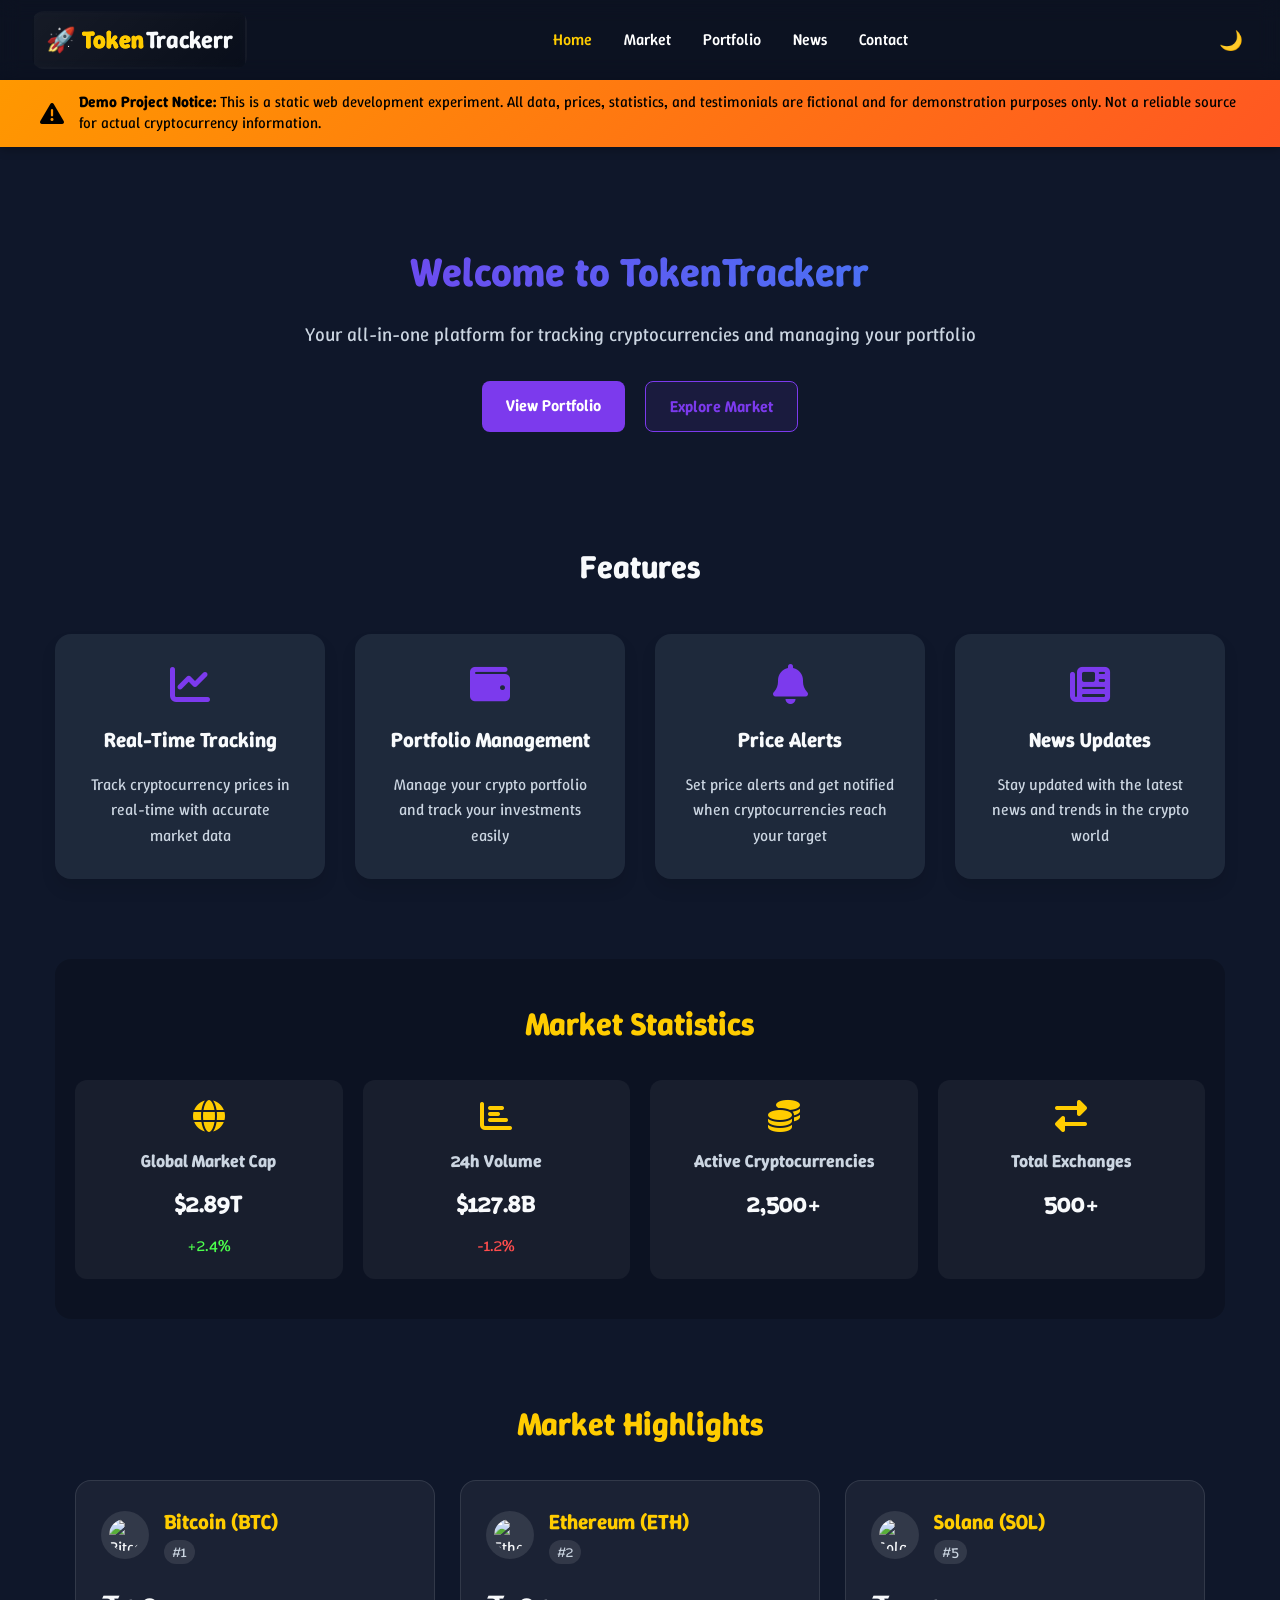
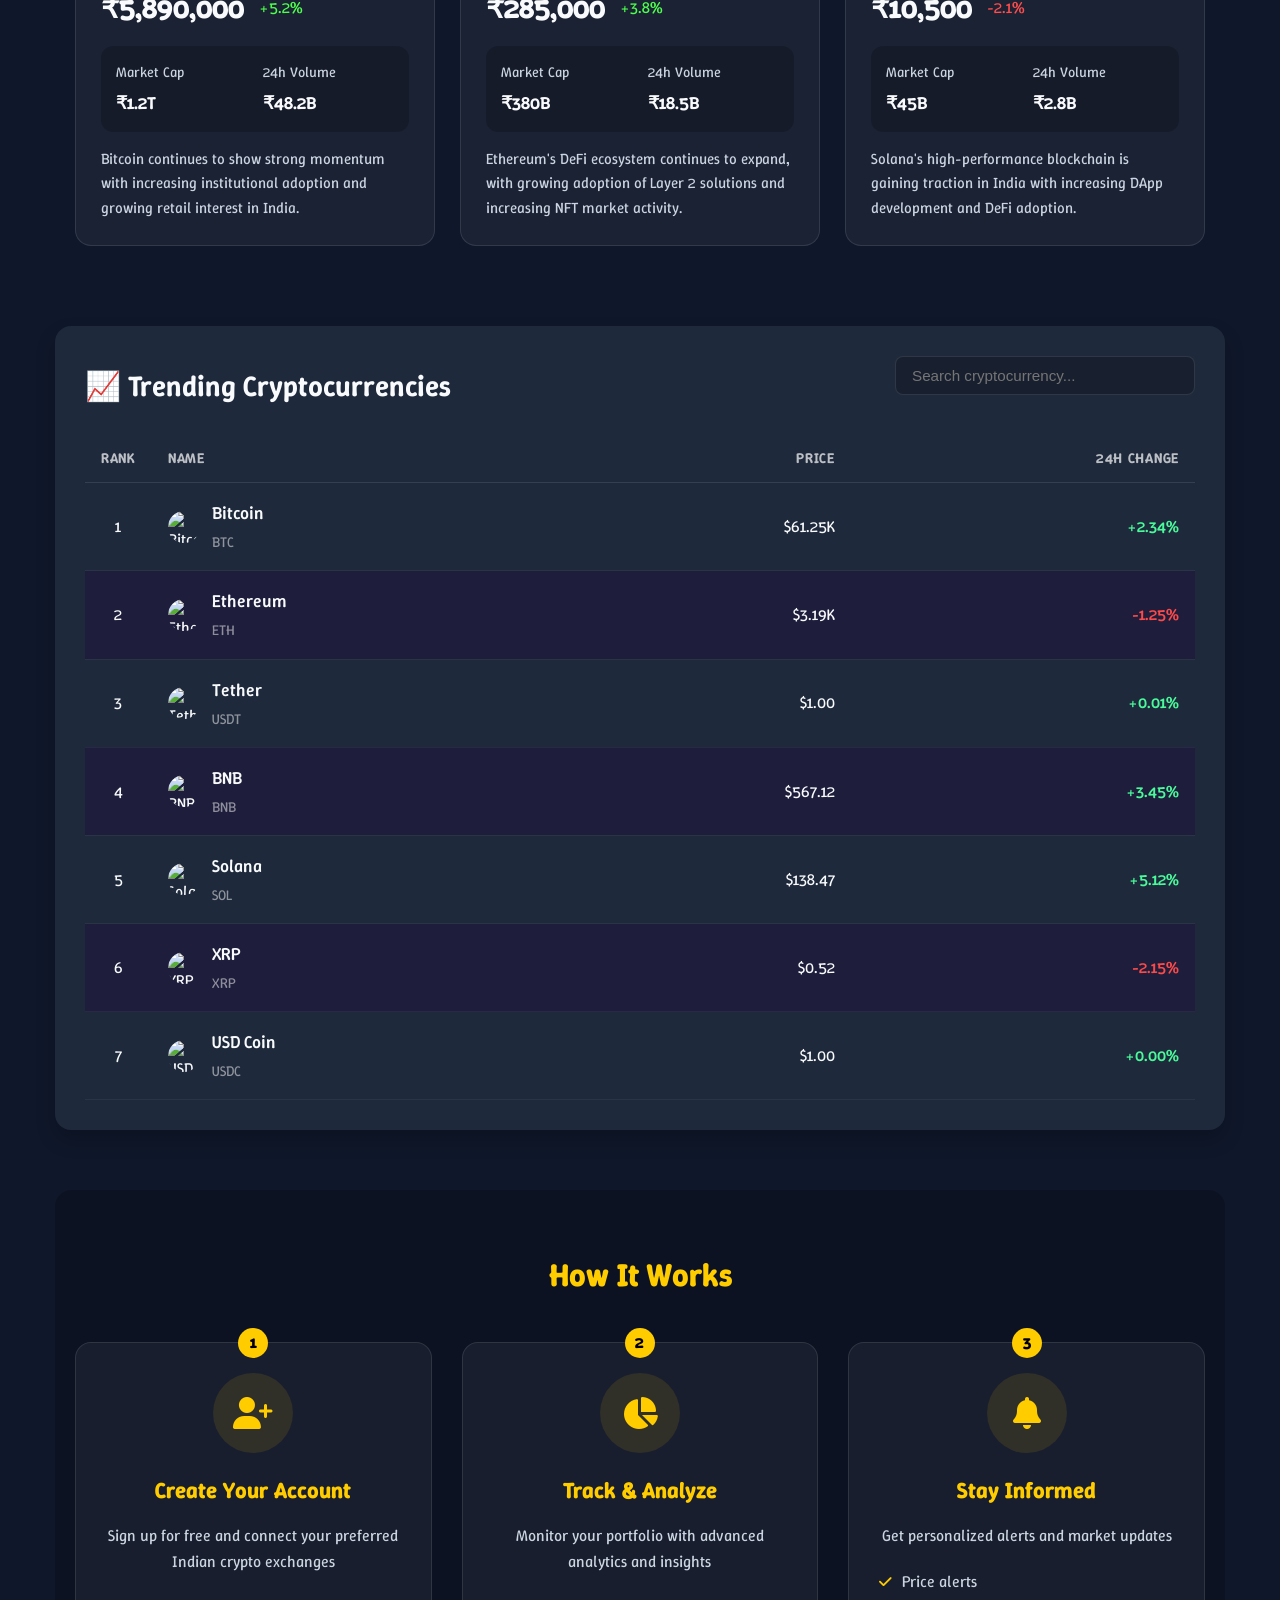
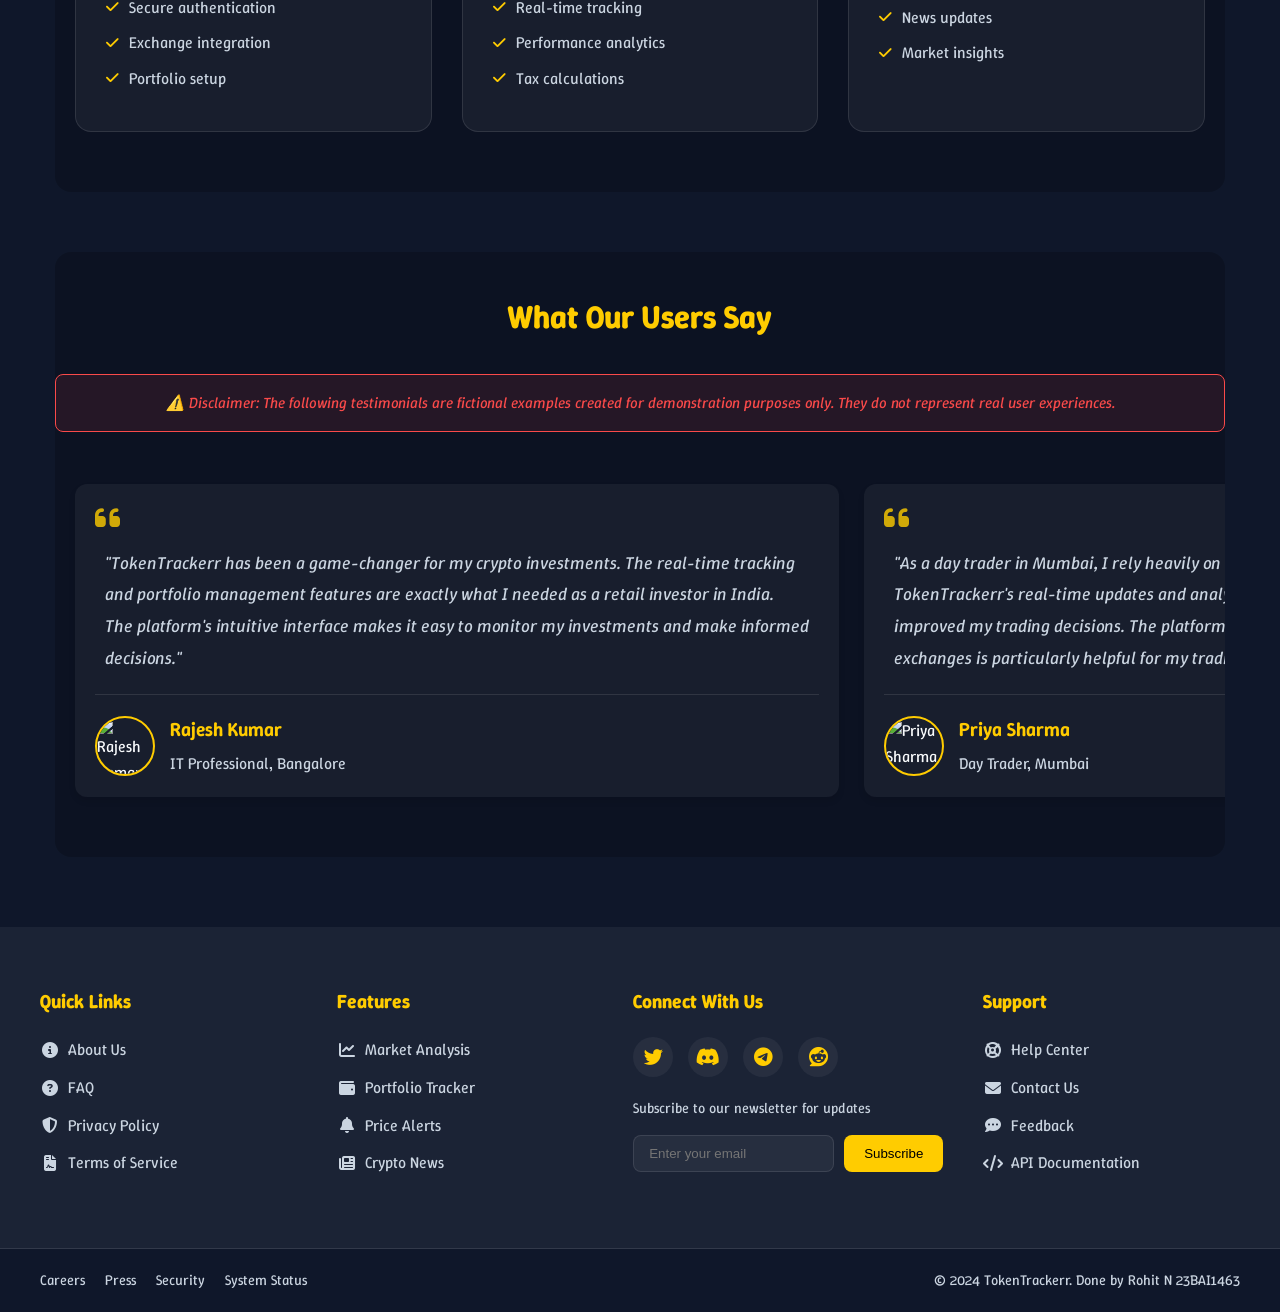
==== commit 211494f7: "disclaimers added" ====
--- a/index.html
+++ b/index.html
@@ -31,6 +31,14 @@
     </div>
   </header>
 
+  <!-- Disclaimer Banner -->
+  <div class="disclaimer-banner">
+    <div class="disclaimer-content">
+      <i class="fas fa-exclamation-triangle"></i>
+      <p><strong>Demo Project Notice:</strong> This is a static web development experiment. All data, prices, statistics, and testimonials are fictional and for demonstration purposes only. Not a reliable source for actual cryptocurrency information.</p>
+    </div>
+  </div>
+
   <!-- Main content area -->
   <main class="main-content">
     <div class="container">
@@ -239,6 +247,7 @@
       <!-- Testimonials Section -->
       <div class="testimonials-section">
         <h2>What Our Users Say</h2>
+        <p class="section-disclaimer"><em>⚠️ Disclaimer: The following testimonials are fictional examples created for demonstration purposes only. They do not represent real user experiences.</em></p>
         <div class="testimonials-container">
           <div class="testimonials-grid">
             <div class="testimonial-card">
--- a/styles.css
+++ b/styles.css
@@ -21,7 +21,7 @@
     min-height: 100vh;
     display: flex;
     flex-direction: column;
-    padding-top: 80px; /* Add padding to account for fixed navbar */
+    padding-top: 130px; /* Updated to account for navbar + disclaimer */
 }
 
 /* Reset and Base */
@@ -45,6 +45,91 @@
     backdrop-filter: blur(10px);
     height: 80px; /* Fixed height for consistency */
 }
+
+/* Disclaimer Banner */
+.disclaimer-banner {
+    background: linear-gradient(135deg, #ff9800 0%, #ff5722 100%);
+    padding: 12px 20px;
+    position: fixed;
+    width: 100%;
+    top: 80px;
+    z-index: 999;
+    box-shadow: 0 2px 10px rgba(0, 0, 0, 0.3);
+    animation: slideDown 0.5s ease-out;
+}
+
+@keyframes slideDown {
+    from {
+        transform: translateY(-100%);
+        opacity: 0;
+    }
+    to {
+        transform: translateY(0);
+        opacity: 1;
+    }
+}
+
+.disclaimer-content {
+    max-width: 1200px;
+    margin: 0 auto;
+    display: flex;
+    align-items: center;
+    gap: 15px;
+    color: #000;
+}
+
+.disclaimer-content i {
+    font-size: 1.5rem;
+    color: #000;
+    flex-shrink: 0;
+}
+
+.disclaimer-content p {
+    margin: 0;
+    font-size: 0.95rem;
+    line-height: 1.4;
+}
+
+.disclaimer-content strong {
+    font-weight: 700;
+}
+
+/* Testimonials disclaimer styling */
+.section-disclaimer {
+    text-align: center;
+    color: var(--down-color);
+    font-size: 0.95rem;
+    margin-bottom: 2rem;
+    padding: 1rem;
+    background: rgba(250, 74, 74, 0.1);
+    border-radius: 8px;
+    border: 1px solid var(--down-color);
+}
+
+@media (max-width: 768px) {
+    .disclaimer-banner {
+        padding: 10px 15px;
+    }
+    
+    .disclaimer-content {
+        flex-direction: row;
+        text-align: left;
+        gap: 10px;
+    }
+    
+    .disclaimer-content p {
+        font-size: 0.85rem;
+    }
+    
+    .disclaimer-content i {
+        font-size: 1.2rem;
+    }
+    
+    body {
+        padding-top: 145px; /* Adjusted for mobile */
+    }
+}
+
 
 /* Logo Animation */
 @keyframes logoGlow {
